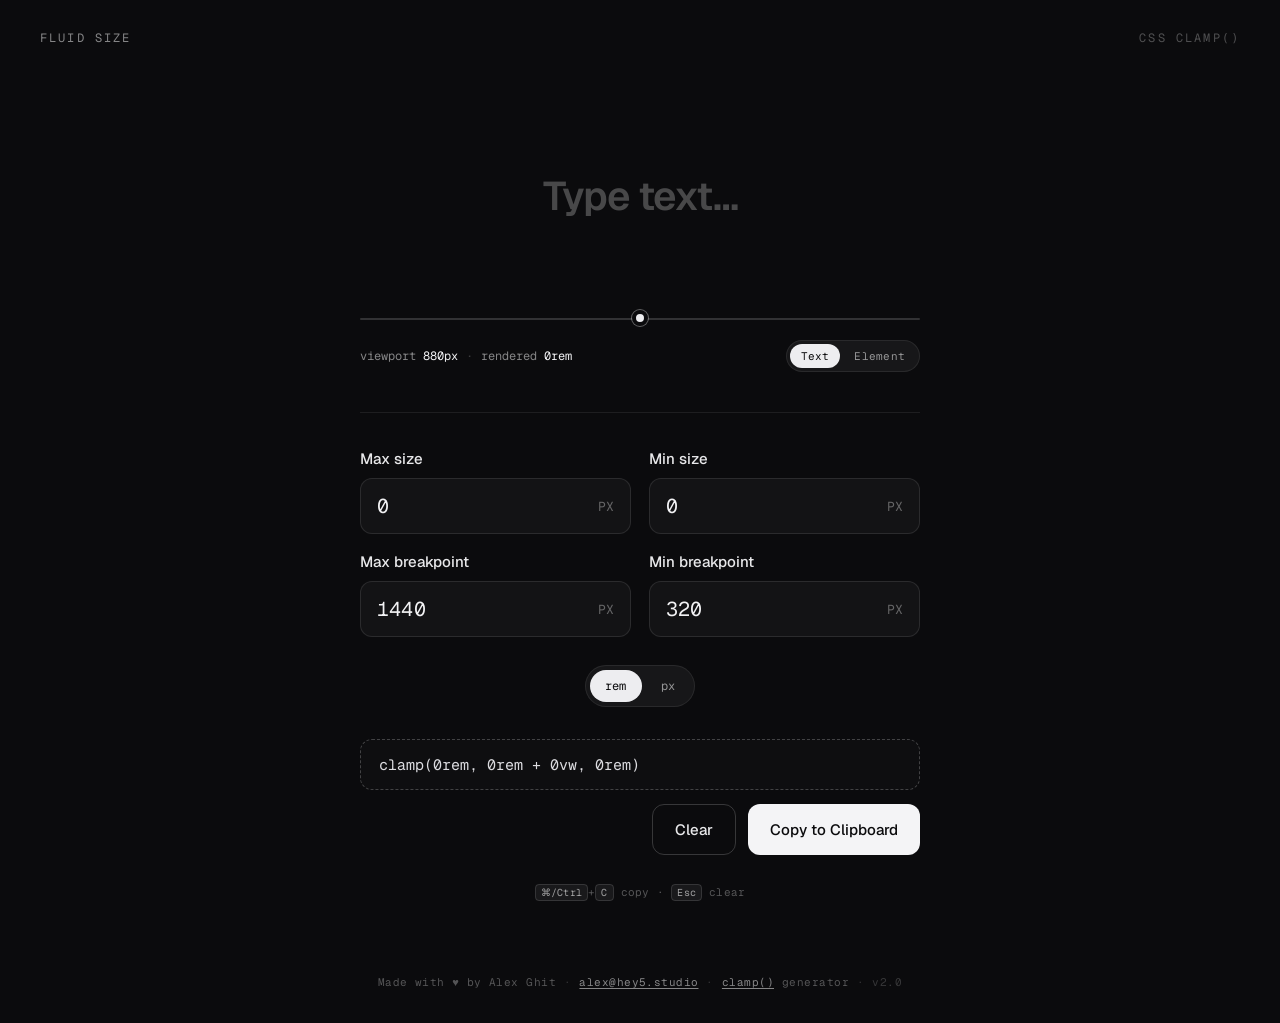
==== index.html @ 300ad8bf "Add files via upload" ====
<!DOCTYPE html>
<html lang="en">
<head>
  <meta charset="utf-8">
  <meta name="viewport" content="width=device-width, initial-scale=1">
  <title>Fluid Size — CSS clamp() generator</title>
  <meta name="description" content="Generate fluid CSS clamp() values that scale any length between two viewports.">

  <meta property="og:title" content="Fluid Size — CSS clamp() generator">
  <meta property="og:description" content="Generate fluid CSS clamp() values that scale any length between two viewports.">
  <meta property="og:type" content="website">
  <meta name="twitter:card" content="summary">
  <meta name="theme-color" content="#0b0b0d">

  <link rel="icon" type="image/svg+xml" href="favicon.svg">
  <link rel="apple-touch-icon" href="apple-touch-icon.png">
  <link rel="manifest" href="site.webmanifest">

  <link rel="preconnect" href="https://fonts.googleapis.com">
  <link rel="preconnect" href="https://fonts.gstatic.com" crossorigin>
  <link href="https://fonts.googleapis.com/css2?family=Geist:wght@400;500;600&family=Geist+Mono:wght@400;500&display=swap" rel="stylesheet">

  <link rel="stylesheet" href="style.css">
</head>
<body>
  <div class="app">

    <header class="topbar">
      <button class="wordmark" id="wordmark" type="button">Fluid Size</button>
      <span class="topbar-tag">css clamp()</span>
    </header>

    <main class="stage">
      <div class="panel">

        <div class="preview-stage">
          <span class="preview-text" id="previewText" contenteditable="true" spellcheck="false" role="textbox" aria-label="Preview text — click to edit" data-placeholder="Type text…"></span>
          <div class="preview-element" id="previewElement" hidden></div>
        </div>

        <div class="slider-block">
          <input type="range" class="range" id="viewportSlider" min="320" max="1440" step="1" value="880" aria-label="Preview viewport width">
          <div class="slider-labels">
            <span class="slider-meta">
              <span>viewport <span class="val" id="viewportLabel">880px</span></span>
              <span class="slider-sep">·</span>
              <span>rendered <span class="val" id="renderedLabel">—</span></span>
            </span>
            <div class="segmented segmented--sm" role="group" aria-label="Preview mode">
              <button type="button" class="seg" data-mode="text" aria-pressed="true">Text</button>
              <button type="button" class="seg" data-mode="element" aria-pressed="false">Element</button>
            </div>
          </div>
        </div>

        <div class="divider"></div>

        <div class="field-grid">
          <label class="field">
            <span class="field-label">Max size</span>
            <span class="field-input">
              <input class="num" type="text" id="maxSize" value="0" placeholder="0" inputmode="text" autocomplete="off" autocapitalize="off" spellcheck="false">
              <span class="unit">PX</span>
            </span>
          </label>
          <label class="field">
            <span class="field-label">Min size</span>
            <span class="field-input">
              <input class="num" type="text" id="minSize" value="0" placeholder="0" inputmode="text" autocomplete="off" autocapitalize="off" spellcheck="false">
              <span class="unit">PX</span>
            </span>
          </label>
        </div>

        <div class="field-grid field-grid--gap">
          <label class="field">
            <span class="field-label">Max breakpoint</span>
            <span class="field-input">
              <input class="num" type="text" id="maxBp" value="1440" placeholder="0" inputmode="text" autocomplete="off" autocapitalize="off" spellcheck="false">
              <span class="unit">PX</span>
            </span>
          </label>
          <label class="field">
            <span class="field-label">Min breakpoint</span>
            <span class="field-input">
              <input class="num" type="text" id="minBp" value="320" placeholder="0" inputmode="text" autocomplete="off" autocapitalize="off" spellcheck="false">
              <span class="unit">PX</span>
            </span>
          </label>
        </div>

        <div class="unit-toggle">
          <div class="segmented" role="group" aria-label="Output unit">
            <button type="button" class="seg" data-unit="rem" aria-pressed="true">rem</button>
            <button type="button" class="seg" data-unit="px" aria-pressed="false">px</button>
          </div>
        </div>

        <p class="warn" id="warn" role="alert" hidden></p>

        <div class="output-row">
          <code class="output" id="output">clamp(...)</code>
          <div class="output-btns">
            <button type="button" class="clear-btn" id="clearBtn">Clear</button>
            <button type="button" class="copy-btn" id="copyBtn">Copy to Clipboard</button>
          </div>
          <p class="hint"><kbd>⌘/Ctrl</kbd>+<kbd>C</kbd> copy · <kbd>Esc</kbd> clear</p>
        </div>

      </div>
    </main>

    <footer class="footer">
      <span>Made with <span class="footer-heart">♥</span> by Alex Ghit</span>
      <span class="dot">·</span>
      <a class="footer-link" href="mailto:alex@hey5.studio">alex@hey5.studio</a>
      <span class="dot">·</span>
      <a class="footer-link" href="https://developer.mozilla.org/en-US/docs/Web/CSS/clamp" target="_blank" rel="noopener">clamp()</a>
      <span>generator</span>
      <span class="dot">·</span>
      <span class="footer-ver">v2.0</span>
    </footer>

  </div>

  <script src="script.js"></script>
</body>
</html>
---- style.css ----
/* Tokens */
:root {
  --bg: #0b0b0d;
  --fg: #f2f2f4;
  --fg-strong: #f4f4f6;
  --field-bg: #131315;
  --output-bg: #0e0e10;
  --mono: 'Geist Mono', ui-monospace, monospace;
  --sans: 'Geist', -apple-system, BlinkMacSystemFont, sans-serif;
}

*, *::before, *::after { margin: 0; padding: 0; box-sizing: border-box; }
html, body { height: 100%; }
body {
  background: var(--bg);
  color: var(--fg);
  font-family: var(--sans);
  -webkit-tap-highlight-color: transparent;
}
::selection { background: rgba(255,255,255,.18); }

.app {
  min-height: 100vh;
  width: 100%;
  display: flex;
  flex-direction: column;
}

/* Top bar */
.topbar {
  display: flex;
  justify-content: space-between;
  align-items: center;
  padding: 30px 40px;
  font-family: var(--mono);
  font-size: 12px;
  letter-spacing: .18em;
  text-transform: uppercase;
  color: rgba(255,255,255,.5);
}
.wordmark {
  background: none;
  border: none;
  cursor: pointer;
  font: inherit;
  letter-spacing: inherit;
  text-transform: inherit;
  color: rgba(255,255,255,.5);
  padding: 0;
  transition: color 200ms;
}
.wordmark:hover { color: rgba(255,255,255,.85); }
.topbar-tag { color: rgba(255,255,255,.28); }

/* Stage */
.stage {
  flex: 1;
  display: flex;
  flex-direction: column;
  align-items: center;
  padding: 12px 24px 48px;
}
.panel {
  width: 100%;
  max-width: 560px;
  display: flex;
  flex-direction: column;
}

/* Preview */
.segmented {
  display: flex;
  gap: 4px;
  background: rgba(255,255,255,.05);
  border: 1px solid rgba(255,255,255,.08);
  border-radius: 999px;
  padding: 4px;
}
.seg {
  cursor: pointer;
  font-family: var(--mono);
  font-size: 12px;
  letter-spacing: .02em;
  white-space: nowrap;
  border: none;
  border-radius: 999px;
  padding: 8px 15px;
  background: transparent;
  color: rgba(255,255,255,.55);
  transition: background 200ms, color 200ms;
}
.seg[aria-pressed="true"] {
  background: #ededf0;
  color: var(--bg);
}

.segmented--sm { padding: 3px; gap: 3px; }
.segmented--sm .seg { font-size: 11px; padding: 5px 11px; }

.preview-stage {
  height: 190px;
  margin-top: 8px;
  display: flex;
  align-items: center;
  justify-content: center;
  overflow: hidden;
  position: relative;
}
.preview-stage.is-capped::after {
  content: "preview scaled to fit";
  position: absolute;
  bottom: 6px;
  right: 8px;
  font-family: var(--mono);
  font-size: 10px;
  letter-spacing: .04em;
  color: rgba(255,255,255,.3);
  pointer-events: none;
}
.preview-text {
  font-weight: 600;
  color: var(--fg-strong);
  line-height: .95;
  letter-spacing: -0.02em;
  font-size: 56px;
  outline: none;
  cursor: text;
  caret-color: rgba(255,255,255,.6);
  border-radius: 10px;
  padding: 0 6px;
  max-width: 100%;
  white-space: nowrap;
  text-align: center;
  transition: box-shadow 160ms;
}
.preview-text:focus { box-shadow: none; }
.preview-text.is-placeholder-size { color: rgba(255,255,255,.3); }
.preview-element.is-placeholder-size { opacity: .3; }
.preview-text:empty::before {
  content: attr(data-placeholder);
  color: rgba(255,255,255,.25);
  font-size: 40px;
}
.preview-element {
  background: #e9e9ec;
  border-radius: 22%;
  width: 56px;
  height: 56px;
}

/* Slider */
.slider-block {
  margin-top: 24px;
  display: flex;
  flex-direction: column;
  gap: 12px;
}
.range {
  -webkit-appearance: none;
  appearance: none;
  background: transparent;
  cursor: pointer;
  height: 18px;
  width: 100%;
}
.range::-webkit-slider-runnable-track {
  height: 2px; border-radius: 999px; background: rgba(255,255,255,.16);
}
.range::-webkit-slider-thumb {
  -webkit-appearance: none; appearance: none; margin-top: -8px;
  width: 16px; height: 16px; border-radius: 50%;
  background: #ededf0; border: 4px solid var(--bg);
  box-shadow: 0 0 0 1px rgba(255,255,255,.35);
}
.range::-moz-range-track {
  height: 2px; border-radius: 999px; background: rgba(255,255,255,.16);
}
.range::-moz-range-thumb {
  width: 12px; height: 12px; border: 4px solid var(--bg);
  border-radius: 50%; background: #ededf0;
  box-shadow: 0 0 0 1px rgba(255,255,255,.35);
}
.range:focus-visible { outline: none; }
.range:focus-visible::-webkit-slider-thumb { box-shadow: 0 0 0 2px rgba(255,255,255,.7); }
.range:focus-visible::-moz-range-thumb { box-shadow: 0 0 0 2px rgba(255,255,255,.7); }

.slider-labels {
  display: flex;
  align-items: center;
  justify-content: space-between;
  gap: 12px;
  flex-wrap: wrap;
  font-family: var(--mono);
  font-size: 12px;
  color: rgba(255,255,255,.5);
}
.slider-meta { display: flex; align-items: center; gap: 8px; }
.slider-sep { opacity: .4; }
.slider-labels .val { color: var(--fg); }

.divider {
  height: 1px;
  background: rgba(255,255,255,.08);
  margin: 40px 0 36px;
}

/* Fields */
.field-grid {
  display: grid;
  grid-template-columns: 1fr 1fr;
  gap: 18px;
}
.field-grid--gap { margin-top: 18px; }
.field {
  display: flex;
  flex-direction: column;
  gap: 10px;
}
.field-label {
  font-size: 15px;
  font-weight: 500;
  color: #e8e8ea;
}
.field-input {
  display: flex;
  align-items: center;
  gap: 10px;
  background: var(--field-bg);
  border: 1px solid rgba(255,255,255,.1);
  border-radius: 12px;
  padding: 14px 16px;
  transition: border-color 160ms;
}
.field-input:focus-within { border-color: rgba(255,255,255,.28); }
.num {
  -moz-appearance: textfield;
  appearance: textfield;
  background: transparent;
  border: none;
  outline: none;
  width: 100%;
  color: var(--fg);
  font-family: var(--mono);
  font-size: 20px;
  letter-spacing: .01em;
}
.num::placeholder { color: rgba(255,255,255,.25); }
.num::-webkit-outer-spin-button,
.num::-webkit-inner-spin-button { -webkit-appearance: none; margin: 0; }
.unit {
  font-family: var(--mono);
  font-size: 13px;
  color: rgba(255,255,255,.35);
}

/* Unit toggle */
.unit-toggle {
  display: flex;
  justify-content: center;
  margin-top: 28px;
}

/* Output */
.warn {
  margin-top: 20px;
  font-family: var(--mono);
  font-size: 12px;
  color: #ffb4a2;
  background: rgba(255,120,90,.08);
  border: 1px solid rgba(255,120,90,.25);
  border-radius: 10px;
  padding: 10px 14px;
}
.warn[hidden] { display: none; }

.output-row {
  margin-top: 32px;
  display: flex;
  flex-direction: column;
  gap: 14px;
}
.output-btns {
  display: flex;
  gap: 12px;
  justify-content: flex-end;
}
.clear-btn {
  cursor: pointer;
  font-family: var(--sans);
  font-size: 15px;
  font-weight: 500;
  border: 1px solid rgba(255,255,255,.18);
  border-radius: 12px;
  padding: 15px 22px;
  white-space: nowrap;
  background: transparent;
  color: #e8e8ea;
  transition: border-color 140ms;
}
.clear-btn:hover { border-color: rgba(255,255,255,.4); }
.hint {
  margin-top: 16px;
  font-family: var(--mono);
  font-size: 11px;
  color: rgba(255,255,255,.3);
  text-align: center;
  letter-spacing: .02em;
}
.hint kbd {
  font-family: var(--mono);
  font-size: 10px;
  color: rgba(255,255,255,.6);
  background: rgba(255,255,255,.06);
  border: 1px solid rgba(255,255,255,.12);
  border-radius: 4px;
  padding: 1px 5px;
}
.warn a {
  color: inherit;
  text-decoration: underline;
}
.warn--soft {
  color: #ffd9a0;
  background: rgba(255,190,90,.08);
  border-color: rgba(255,190,90,.25);
  display: flex;
  align-items: flex-start;
  gap: 10px;
  line-height: 1.5;
}
.warn-text { flex: 1; }
.warn--soft a { text-decoration: underline; }
.warn-dismiss {
  flex-shrink: 0;
  cursor: pointer;
  background: none;
  border: none;
  color: inherit;
  opacity: .55;
  font-size: 13px;
  line-height: 1.5;
  padding: 2px 4px;
}
.warn-dismiss:hover { opacity: 1; }
.output {
  width: 100%;
  background: var(--output-bg);
  border: 1px dashed rgba(255,255,255,.22);
  border-radius: 12px;
  padding: 15px 18px;
  font-family: var(--mono);
  font-size: 15px;
  color: #dcdce0;
  overflow-x: auto;
  white-space: nowrap;
}
.copy-btn {
  cursor: pointer;
  font-family: var(--sans);
  font-size: 15px;
  font-weight: 500;
  border: none;
  border-radius: 12px;
  padding: 15px 22px;
  white-space: nowrap;
  background: var(--fg-strong);
  color: var(--bg);
  box-shadow: none;
  transition: opacity 180ms, background 140ms, color 140ms, box-shadow 140ms;
}
.copy-btn.copied {
  background: transparent;
  color: #e8e8ea;
  box-shadow: inset 0 0 0 1px rgba(255,255,255,.3);
}

/* Footer */
.footer {
  flex-shrink: 0;
  display: flex;
  flex-wrap: wrap;
  justify-content: center;
  align-items: center;
  gap: 8px;
  padding: 28px 24px 34px;
  font-family: var(--mono);
  font-size: 11px;
  letter-spacing: .04em;
  color: rgba(255,255,255,.3);
  text-align: center;
}
.footer-accent { color: rgba(255,255,255,.5); }
.footer .dot { opacity: .5; }
.footer-link {
  color: rgba(255,255,255,.5);
  text-decoration: underline;
  text-underline-offset: 2px;
  transition: color 140ms;
}
.footer-link:hover { color: rgba(255,255,255,.8); }
.footer-heart { color: inherit; }
.footer-ver { opacity: .6; }

@media (max-width: 480px) {
  .topbar { padding: 22px 20px; }
  .stage { padding: 8px 18px 40px; }
  .field-grid { gap: 14px; }
  .field-label { font-size: 14px; }
  .output-btns { justify-content: stretch; }
  .output-btns .clear-btn,
  .output-btns .copy-btn { flex: 1; padding: 14px 16px; }
  .footer { font-size: 10px; padding: 24px 18px 30px; }
}

@media (prefers-reduced-motion: reduce) {
  * { transition: none !important; }
}
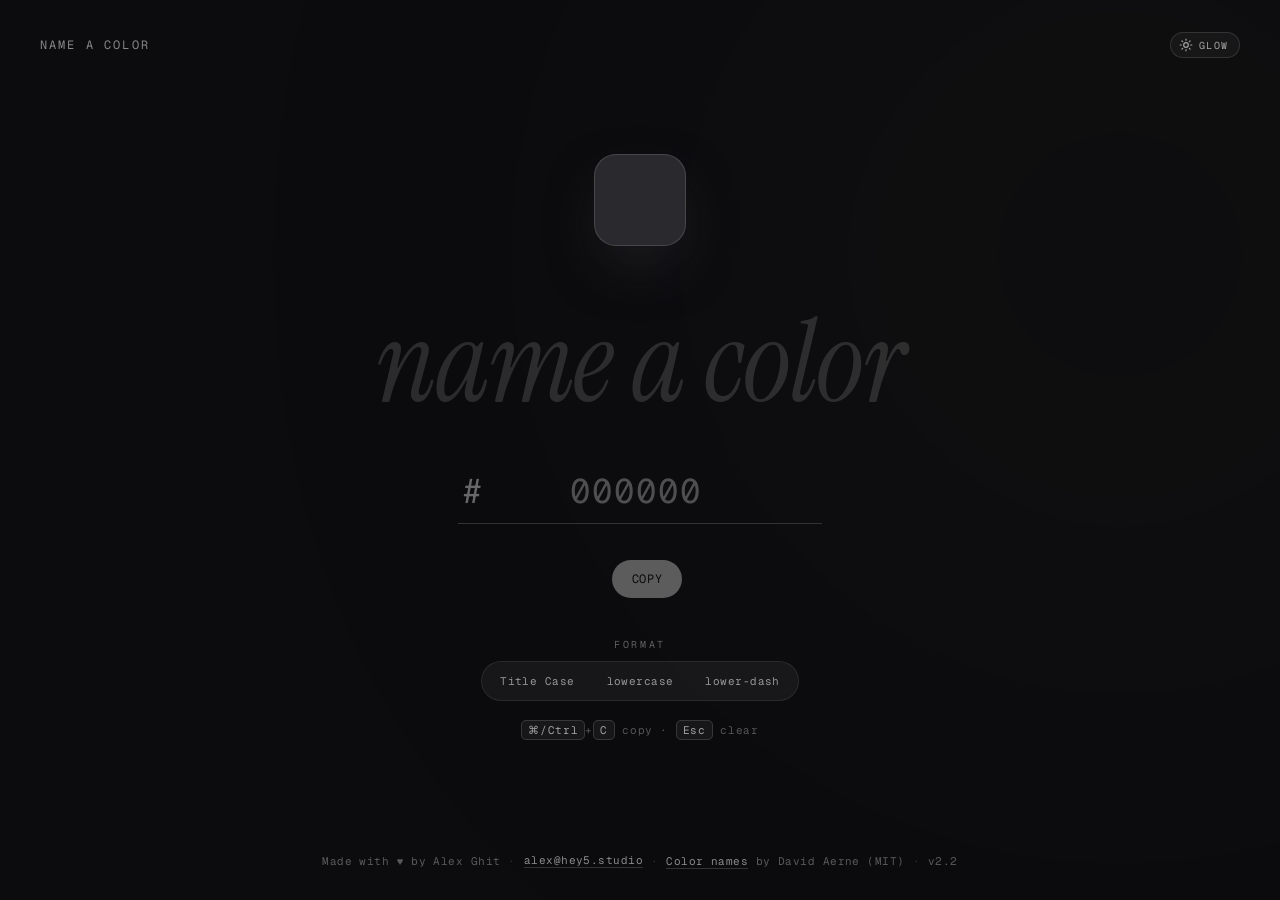
==== commit 032df3b9: "Add files via upload" ====
--- a/index.html
+++ b/index.html
@@ -1,128 +1,111 @@
 <!DOCTYPE html>
 <html lang="en">
 <head>
-  <meta charset="utf-8">
-  <meta name="viewport" content="width=device-width, initial-scale=1">
-  <title>Fluid Size — CSS clamp() generator</title>
-  <meta name="description" content="Generate fluid CSS clamp() values that scale any length between two viewports.">
+<meta charset="utf-8">
+<meta name="viewport" content="width=device-width, initial-scale=1">
+<title>Name a Color</title>
+<meta name="description" content="Enter a hex code and get a color name.">
+<meta name="theme-color" content="#0c0c0e">
 
-  <meta property="og:title" content="Fluid Size — CSS clamp() generator">
-  <meta property="og:description" content="Generate fluid CSS clamp() values that scale any length between two viewports.">
-  <meta property="og:type" content="website">
-  <meta name="twitter:card" content="summary">
-  <meta name="theme-color" content="#0b0b0d">
+<link rel="icon" href="/favicon.ico" sizes="any">
+<link rel="icon" href="/favicon.svg" type="image/svg+xml">
+<link rel="apple-touch-icon" href="/apple-touch-icon.png">
+<link rel="manifest" href="/site.webmanifest">
+<meta name="apple-mobile-web-app-title" content="Name a Color">
 
-  <link rel="icon" type="image/svg+xml" href="favicon.svg">
-  <link rel="apple-touch-icon" href="apple-touch-icon.png">
-  <link rel="manifest" href="site.webmanifest">
+<meta property="og:type" content="website">
+<meta property="og:title" content="Name a Color">
+<meta property="og:description" content="Enter a hex code and get a color name.">
+<meta name="twitter:card" content="summary">
 
-  <link rel="preconnect" href="https://fonts.googleapis.com">
-  <link rel="preconnect" href="https://fonts.gstatic.com" crossorigin>
-  <link href="https://fonts.googleapis.com/css2?family=Geist:wght@400;500;600&family=Geist+Mono:wght@400;500&display=swap" rel="stylesheet">
+<link rel="preconnect" href="https://fonts.googleapis.com">
+<link rel="preconnect" href="https://fonts.gstatic.com" crossorigin>
+<link href="https://fonts.googleapis.com/css2?family=Geist:wght@400;500&family=Geist+Mono:wght@400;500&family=Instrument+Serif&display=swap" rel="stylesheet">
+<link rel="stylesheet" href="style.css">
+</head>
+<body class="is-empty">
 
-  <link rel="stylesheet" href="style.css">
-</head>
-<body>
-  <div class="app">
+<div class="glow" id="glow"></div>
 
-    <header class="topbar">
-      <button class="wordmark" id="wordmark" type="button">Fluid Size</button>
-      <span class="topbar-tag">css clamp()</span>
-    </header>
+<header class="topbar">
+  <button id="home" class="wordmark" type="button">Name a Color</button>
+  <div class="topbar-right">
+    <button id="glowToggle" class="glowtoggle" type="button" aria-pressed="true" aria-label="Toggle background glow" title="Toggle glow">
+      <svg class="glow-on" viewBox="0 0 24 24" fill="none" stroke="currentColor" stroke-width="2" stroke-linecap="round" stroke-linejoin="round" aria-hidden="true">
+        <circle cx="12" cy="12" r="4"></circle>
+        <path d="M12 2v2M12 20v2M4.9 4.9l1.4 1.4M17.7 17.7l1.4 1.4M2 12h2M20 12h2M4.9 19.1l1.4-1.4M17.7 6.3l1.4-1.4"></path>
+      </svg>
+      <svg class="glow-off" viewBox="0 0 24 24" fill="none" stroke="currentColor" stroke-width="2" stroke-linecap="round" stroke-linejoin="round" aria-hidden="true">
+        <circle cx="12" cy="12" r="4"></circle>
+        <path d="M12 2v2M2 12h2M20 12h2M12 20v2"></path>
+        <line x1="3" y1="3" x2="21" y2="21"></line>
+      </svg>
+      <span class="glowtoggle-label">Glow</span>
+    </button>
+  </div>
+</header>
 
-    <main class="stage">
-      <div class="panel">
+<main class="stage">
 
-        <div class="preview-stage">
-          <span class="preview-text" id="previewText" contenteditable="true" spellcheck="false" role="textbox" aria-label="Preview text — click to edit" data-placeholder="Type text…"></span>
-          <div class="preview-element" id="previewElement" hidden></div>
-        </div>
+  <div class="swatch" id="swatch"></div>
 
-        <div class="slider-block">
-          <input type="range" class="range" id="viewportSlider" min="320" max="1440" step="1" value="880" aria-label="Preview viewport width">
-          <div class="slider-labels">
-            <span class="slider-meta">
-              <span>viewport <span class="val" id="viewportLabel">880px</span></span>
-              <span class="slider-sep">·</span>
-              <span>rendered <span class="val" id="renderedLabel">—</span></span>
-            </span>
-            <div class="segmented segmented--sm" role="group" aria-label="Preview mode">
-              <button type="button" class="seg" data-mode="text" aria-pressed="true">Text</button>
-              <button type="button" class="seg" data-mode="element" aria-pressed="false">Element</button>
-            </div>
-          </div>
-        </div>
+  <div class="family" id="family"></div>
 
-        <div class="divider"></div>
+  <h1 class="name" id="name" aria-live="polite">name a color</h1>
 
-        <div class="field-grid">
-          <label class="field">
-            <span class="field-label">Max size</span>
-            <span class="field-input">
-              <input class="num" type="text" id="maxSize" value="0" placeholder="0" inputmode="text" autocomplete="off" autocapitalize="off" spellcheck="false">
-              <span class="unit">PX</span>
-            </span>
-          </label>
-          <label class="field">
-            <span class="field-label">Min size</span>
-            <span class="field-input">
-              <input class="num" type="text" id="minSize" value="0" placeholder="0" inputmode="text" autocomplete="off" autocapitalize="off" spellcheck="false">
-              <span class="unit">PX</span>
-            </span>
-          </label>
-        </div>
-
-        <div class="field-grid field-grid--gap">
-          <label class="field">
-            <span class="field-label">Max breakpoint</span>
-            <span class="field-input">
-              <input class="num" type="text" id="maxBp" value="1440" placeholder="0" inputmode="text" autocomplete="off" autocapitalize="off" spellcheck="false">
-              <span class="unit">PX</span>
-            </span>
-          </label>
-          <label class="field">
-            <span class="field-label">Min breakpoint</span>
-            <span class="field-input">
-              <input class="num" type="text" id="minBp" value="320" placeholder="0" inputmode="text" autocomplete="off" autocapitalize="off" spellcheck="false">
-              <span class="unit">PX</span>
-            </span>
-          </label>
-        </div>
-
-        <div class="unit-toggle">
-          <div class="segmented" role="group" aria-label="Output unit">
-            <button type="button" class="seg" data-unit="rem" aria-pressed="true">rem</button>
-            <button type="button" class="seg" data-unit="px" aria-pressed="false">px</button>
-          </div>
-        </div>
-
-        <p class="warn" id="warn" role="alert" hidden></p>
-
-        <div class="output-row">
-          <code class="output" id="output">clamp(...)</code>
-          <div class="output-btns">
-            <button type="button" class="clear-btn" id="clearBtn">Clear</button>
-            <button type="button" class="copy-btn" id="copyBtn">Copy to Clipboard</button>
-          </div>
-          <p class="hint"><kbd>⌘/Ctrl</kbd>+<kbd>C</kbd> copy · <kbd>Esc</kbd> clear</p>
-        </div>
-
-      </div>
-    </main>
-
-    <footer class="footer">
-      <span>Made with <span class="footer-heart">♥</span> by Alex Ghit</span>
-      <span class="dot">·</span>
-      <a class="footer-link" href="mailto:alex@hey5.studio">alex@hey5.studio</a>
-      <span class="dot">·</span>
-      <a class="footer-link" href="https://developer.mozilla.org/en-US/docs/Web/CSS/clamp" target="_blank" rel="noopener">clamp()</a>
-      <span>generator</span>
-      <span class="dot">·</span>
-      <span class="footer-ver">v2.0</span>
-    </footer>
-
+  <div class="hexwrap">
+    <span class="hash">#</span>
+    <span id="hex" class="hexfield"
+          contenteditable="plaintext-only"
+          role="textbox"
+          aria-label="Hex code"
+          spellcheck="false"
+          autocorrect="off"
+          autocapitalize="off"
+          data-placeholder="000000"></span>
+    <button id="clear" class="clear" type="button" aria-label="Clear" title="Esc to clear">
+      <svg viewBox="0 0 24 24" fill="none" stroke="currentColor" stroke-width="2"
+           stroke-linecap="round" aria-hidden="true">
+        <line x1="6" y1="6" x2="18" y2="18"></line>
+        <line x1="18" y1="6" x2="6" y2="18"></line>
+      </svg>
+    </button>
   </div>
 
-  <script src="script.js"></script>
+  <div class="meta">
+    <div class="pills">
+      <span class="pill" id="rgb"></span>
+      <span class="pill" id="hsl"></span>
+    </div>
+    <button class="copy" id="copy" type="button">Copy</button>
+  </div>
+
+  <div class="settings">
+    <div class="group">
+      <div class="grouplabel">Format</div>
+      <div class="segs" id="fmt">
+        <button data-v="title" type="button">Title Case</button>
+        <button data-v="lower" type="button">lowercase</button>
+        <button data-v="dash" type="button">lower-dash</button>
+      </div>
+    </div>
+  </div>
+
+  <div class="hint"><kbd>⌘/Ctrl</kbd>+<kbd>C</kbd> copy · <kbd>Esc</kbd> clear</div>
+
+</main>
+
+<footer class="footer">
+  <span>Made with ♥ by Alex Ghit</span>
+  <span class="dot">·</span>
+  <a href="mailto:alex@hey5.studio">alex@hey5.studio</a>
+  <span class="dot">·</span>
+  <span><a href="https://github.com/meodai/color-names" target="_blank" rel="noopener noreferrer">Color names</a> by David Aerne (MIT)</span>
+  <span class="dot">·</span>
+  <span>v2.2</span>
+</footer>
+
+<script src="colors.js"></script>
+<script src="script.js"></script>
 </body>
 </html>
--- a/style.css
+++ b/style.css
@@ -1,417 +1,434 @@
-/* Tokens */
-:root {
-  --bg: #0b0b0d;
-  --fg: #f2f2f4;
-  --fg-strong: #f4f4f6;
-  --field-bg: #131315;
-  --output-bg: #0e0e10;
-  --mono: 'Geist Mono', ui-monospace, monospace;
-  --sans: 'Geist', -apple-system, BlinkMacSystemFont, sans-serif;
-}
-
-*, *::before, *::after { margin: 0; padding: 0; box-sizing: border-box; }
-html, body { height: 100%; }
-body {
-  background: var(--bg);
-  color: var(--fg);
-  font-family: var(--sans);
-  -webkit-tap-highlight-color: transparent;
-}
-::selection { background: rgba(255,255,255,.18); }
-
-.app {
-  min-height: 100vh;
-  width: 100%;
-  display: flex;
-  flex-direction: column;
-}
-
-/* Top bar */
-.topbar {
-  display: flex;
-  justify-content: space-between;
-  align-items: center;
-  padding: 30px 40px;
-  font-family: var(--mono);
-  font-size: 12px;
-  letter-spacing: .18em;
-  text-transform: uppercase;
-  color: rgba(255,255,255,.5);
-}
-.wordmark {
-  background: none;
-  border: none;
-  cursor: pointer;
-  font: inherit;
-  letter-spacing: inherit;
-  text-transform: inherit;
-  color: rgba(255,255,255,.5);
-  padding: 0;
-  transition: color 200ms;
-}
-.wordmark:hover { color: rgba(255,255,255,.85); }
-.topbar-tag { color: rgba(255,255,255,.28); }
-
-/* Stage */
-.stage {
-  flex: 1;
-  display: flex;
-  flex-direction: column;
-  align-items: center;
-  padding: 12px 24px 48px;
-}
-.panel {
-  width: 100%;
-  max-width: 560px;
-  display: flex;
-  flex-direction: column;
-}
-
-/* Preview */
-.segmented {
-  display: flex;
-  gap: 4px;
-  background: rgba(255,255,255,.05);
-  border: 1px solid rgba(255,255,255,.08);
-  border-radius: 999px;
-  padding: 4px;
-}
-.seg {
-  cursor: pointer;
-  font-family: var(--mono);
-  font-size: 12px;
-  letter-spacing: .02em;
-  white-space: nowrap;
-  border: none;
-  border-radius: 999px;
-  padding: 8px 15px;
-  background: transparent;
-  color: rgba(255,255,255,.55);
-  transition: background 200ms, color 200ms;
-}
-.seg[aria-pressed="true"] {
-  background: #ededf0;
-  color: var(--bg);
-}
-
-.segmented--sm { padding: 3px; gap: 3px; }
-.segmented--sm .seg { font-size: 11px; padding: 5px 11px; }
-
-.preview-stage {
-  height: 190px;
-  margin-top: 8px;
-  display: flex;
-  align-items: center;
-  justify-content: center;
-  overflow: hidden;
-  position: relative;
-}
-.preview-stage.is-capped::after {
-  content: "preview scaled to fit";
-  position: absolute;
-  bottom: 6px;
-  right: 8px;
-  font-family: var(--mono);
-  font-size: 10px;
-  letter-spacing: .04em;
-  color: rgba(255,255,255,.3);
-  pointer-events: none;
-}
-.preview-text {
-  font-weight: 600;
-  color: var(--fg-strong);
-  line-height: .95;
-  letter-spacing: -0.02em;
-  font-size: 56px;
-  outline: none;
-  cursor: text;
-  caret-color: rgba(255,255,255,.6);
-  border-radius: 10px;
-  padding: 0 6px;
-  max-width: 100%;
-  white-space: nowrap;
-  text-align: center;
-  transition: box-shadow 160ms;
-}
-.preview-text:focus { box-shadow: none; }
-.preview-text.is-placeholder-size { color: rgba(255,255,255,.3); }
-.preview-element.is-placeholder-size { opacity: .3; }
-.preview-text:empty::before {
-  content: attr(data-placeholder);
-  color: rgba(255,255,255,.25);
-  font-size: 40px;
-}
-.preview-element {
-  background: #e9e9ec;
-  border-radius: 22%;
-  width: 56px;
-  height: 56px;
-}
-
-/* Slider */
-.slider-block {
-  margin-top: 24px;
-  display: flex;
-  flex-direction: column;
-  gap: 12px;
-}
-.range {
-  -webkit-appearance: none;
-  appearance: none;
-  background: transparent;
-  cursor: pointer;
-  height: 18px;
-  width: 100%;
-}
-.range::-webkit-slider-runnable-track {
-  height: 2px; border-radius: 999px; background: rgba(255,255,255,.16);
-}
-.range::-webkit-slider-thumb {
-  -webkit-appearance: none; appearance: none; margin-top: -8px;
-  width: 16px; height: 16px; border-radius: 50%;
-  background: #ededf0; border: 4px solid var(--bg);
-  box-shadow: 0 0 0 1px rgba(255,255,255,.35);
-}
-.range::-moz-range-track {
-  height: 2px; border-radius: 999px; background: rgba(255,255,255,.16);
-}
-.range::-moz-range-thumb {
-  width: 12px; height: 12px; border: 4px solid var(--bg);
-  border-radius: 50%; background: #ededf0;
-  box-shadow: 0 0 0 1px rgba(255,255,255,.35);
-}
-.range:focus-visible { outline: none; }
-.range:focus-visible::-webkit-slider-thumb { box-shadow: 0 0 0 2px rgba(255,255,255,.7); }
-.range:focus-visible::-moz-range-thumb { box-shadow: 0 0 0 2px rgba(255,255,255,.7); }
-
-.slider-labels {
-  display: flex;
-  align-items: center;
-  justify-content: space-between;
-  gap: 12px;
-  flex-wrap: wrap;
-  font-family: var(--mono);
-  font-size: 12px;
-  color: rgba(255,255,255,.5);
-}
-.slider-meta { display: flex; align-items: center; gap: 8px; }
-.slider-sep { opacity: .4; }
-.slider-labels .val { color: var(--fg); }
-
-.divider {
-  height: 1px;
-  background: rgba(255,255,255,.08);
-  margin: 40px 0 36px;
-}
-
-/* Fields */
-.field-grid {
-  display: grid;
-  grid-template-columns: 1fr 1fr;
-  gap: 18px;
-}
-.field-grid--gap { margin-top: 18px; }
-.field {
-  display: flex;
-  flex-direction: column;
-  gap: 10px;
-}
-.field-label {
-  font-size: 15px;
-  font-weight: 500;
-  color: #e8e8ea;
-}
-.field-input {
-  display: flex;
-  align-items: center;
-  gap: 10px;
-  background: var(--field-bg);
-  border: 1px solid rgba(255,255,255,.1);
-  border-radius: 12px;
-  padding: 14px 16px;
-  transition: border-color 160ms;
-}
-.field-input:focus-within { border-color: rgba(255,255,255,.28); }
-.num {
-  -moz-appearance: textfield;
-  appearance: textfield;
-  background: transparent;
-  border: none;
-  outline: none;
-  width: 100%;
-  color: var(--fg);
-  font-family: var(--mono);
-  font-size: 20px;
-  letter-spacing: .01em;
-}
-.num::placeholder { color: rgba(255,255,255,.25); }
-.num::-webkit-outer-spin-button,
-.num::-webkit-inner-spin-button { -webkit-appearance: none; margin: 0; }
-.unit {
-  font-family: var(--mono);
-  font-size: 13px;
-  color: rgba(255,255,255,.35);
-}
-
-/* Unit toggle */
-.unit-toggle {
-  display: flex;
-  justify-content: center;
-  margin-top: 28px;
-}
-
-/* Output */
-.warn {
-  margin-top: 20px;
-  font-family: var(--mono);
-  font-size: 12px;
-  color: #ffb4a2;
-  background: rgba(255,120,90,.08);
-  border: 1px solid rgba(255,120,90,.25);
-  border-radius: 10px;
-  padding: 10px 14px;
-}
-.warn[hidden] { display: none; }
-
-.output-row {
-  margin-top: 32px;
-  display: flex;
-  flex-direction: column;
-  gap: 14px;
-}
-.output-btns {
-  display: flex;
-  gap: 12px;
-  justify-content: flex-end;
-}
-.clear-btn {
-  cursor: pointer;
-  font-family: var(--sans);
-  font-size: 15px;
-  font-weight: 500;
-  border: 1px solid rgba(255,255,255,.18);
-  border-radius: 12px;
-  padding: 15px 22px;
-  white-space: nowrap;
-  background: transparent;
-  color: #e8e8ea;
-  transition: border-color 140ms;
-}
-.clear-btn:hover { border-color: rgba(255,255,255,.4); }
-.hint {
-  margin-top: 16px;
-  font-family: var(--mono);
-  font-size: 11px;
-  color: rgba(255,255,255,.3);
-  text-align: center;
-  letter-spacing: .02em;
-}
-.hint kbd {
-  font-family: var(--mono);
-  font-size: 10px;
-  color: rgba(255,255,255,.6);
-  background: rgba(255,255,255,.06);
-  border: 1px solid rgba(255,255,255,.12);
-  border-radius: 4px;
-  padding: 1px 5px;
-}
-.warn a {
-  color: inherit;
-  text-decoration: underline;
-}
-.warn--soft {
-  color: #ffd9a0;
-  background: rgba(255,190,90,.08);
-  border-color: rgba(255,190,90,.25);
-  display: flex;
-  align-items: flex-start;
-  gap: 10px;
-  line-height: 1.5;
-}
-.warn-text { flex: 1; }
-.warn--soft a { text-decoration: underline; }
-.warn-dismiss {
-  flex-shrink: 0;
-  cursor: pointer;
-  background: none;
-  border: none;
-  color: inherit;
-  opacity: .55;
-  font-size: 13px;
-  line-height: 1.5;
-  padding: 2px 4px;
-}
-.warn-dismiss:hover { opacity: 1; }
-.output {
-  width: 100%;
-  background: var(--output-bg);
-  border: 1px dashed rgba(255,255,255,.22);
-  border-radius: 12px;
-  padding: 15px 18px;
-  font-family: var(--mono);
-  font-size: 15px;
-  color: #dcdce0;
-  overflow-x: auto;
-  white-space: nowrap;
-}
-.copy-btn {
-  cursor: pointer;
-  font-family: var(--sans);
-  font-size: 15px;
-  font-weight: 500;
-  border: none;
-  border-radius: 12px;
-  padding: 15px 22px;
-  white-space: nowrap;
-  background: var(--fg-strong);
-  color: var(--bg);
-  box-shadow: none;
-  transition: opacity 180ms, background 140ms, color 140ms, box-shadow 140ms;
-}
-.copy-btn.copied {
-  background: transparent;
-  color: #e8e8ea;
-  box-shadow: inset 0 0 0 1px rgba(255,255,255,.3);
-}
-
-/* Footer */
-.footer {
-  flex-shrink: 0;
-  display: flex;
-  flex-wrap: wrap;
-  justify-content: center;
-  align-items: center;
-  gap: 8px;
-  padding: 28px 24px 34px;
-  font-family: var(--mono);
-  font-size: 11px;
-  letter-spacing: .04em;
-  color: rgba(255,255,255,.3);
-  text-align: center;
-}
-.footer-accent { color: rgba(255,255,255,.5); }
-.footer .dot { opacity: .5; }
-.footer-link {
-  color: rgba(255,255,255,.5);
-  text-decoration: underline;
-  text-underline-offset: 2px;
-  transition: color 140ms;
-}
-.footer-link:hover { color: rgba(255,255,255,.8); }
-.footer-heart { color: inherit; }
-.footer-ver { opacity: .6; }
-
-@media (max-width: 480px) {
-  .topbar { padding: 22px 20px; }
-  .stage { padding: 8px 18px 40px; }
-  .field-grid { gap: 14px; }
-  .field-label { font-size: 14px; }
-  .output-btns { justify-content: stretch; }
-  .output-btns .clear-btn,
-  .output-btns .copy-btn { flex: 1; padding: 14px 16px; }
-  .footer { font-size: 10px; padding: 24px 18px 30px; }
-}
-
-@media (prefers-reduced-motion: reduce) {
-  * { transition: none !important; }
-}
+*,*::before,*::after{margin:0;padding:0;box-sizing:border-box}
+
+:root{
+  --bg:#2a2a2e;
+  --accent:rgba(255,255,255,0.30);
+  --ink:rgba(255,255,255,0.94);
+  --ease:cubic-bezier(.22,1,.36,1);
+}
+
+html{
+  height:100%;
+  overflow-x:hidden;
+  -webkit-text-size-adjust:100%;
+  text-size-adjust:100%;
+}
+
+body{
+  min-height:100vh;
+  min-height:100svh;
+  width:100%;
+  max-width:100%;
+  background:#0c0c0e;
+  color:var(--ink);
+  font-family:'Geist',-apple-system,BlinkMacSystemFont,sans-serif;
+  display:flex;
+  flex-direction:column;
+  position:relative;
+  overflow-x:clip;
+  -webkit-tap-highlight-color:transparent;
+}
+
+/* text selection colour */
+::selection{
+  background:var(--accent);
+  color:#0c0c0e;
+}
+
+/* buttons: no gesture-disambiguation delay on touch */
+button{
+  touch-action:manipulation;
+  -webkit-tap-highlight-color:transparent;
+}
+
+/* instant press feedback (no transition on the way down) */
+.copy:active,
+.clear:active,
+.segs button:active{
+  transition:none;
+  transform:scale(.94);
+}
+.copy:active{background:rgba(255,255,255,.75)}
+.clear:active{background:rgba(255,255,255,.22)}
+
+/* stop long-press selecting decorative / interactive chrome */
+.topbar,
+.family,
+.name,
+.hash,
+.grouplabel,
+.hint,
+.segs,
+.copy,
+.clear,
+.footer{
+  -webkit-user-select:none;
+  user-select:none;
+}
+
+/* ambient glow */
+.glow{
+  position:absolute;
+  top:-25%;
+  left:50%;
+  width:min(960px, 140vw);
+  aspect-ratio:1;
+  border-radius:50%;
+  background:var(--bg);
+  filter:blur(200px);
+  opacity:.24;
+  transition:background 900ms var(--ease), opacity 900ms var(--ease);
+  animation:glowdrift 14s ease-in-out infinite;
+  will-change:transform;
+  pointer-events:none;
+}
+@keyframes glowdrift{
+  0%{transform:translate(-50%,0) scale(1)}
+  50%{transform:translate(-50%,2%) scale(1.06)}
+  100%{transform:translate(-50%,0) scale(1)}
+}
+@media (prefers-reduced-motion:reduce){
+  .glow{animation:none}
+  *{transition-duration:.01ms !important}
+}
+
+/* hide glow when toggled off */
+body.no-glow .glow{opacity:0 !important}
+
+.topbar-right{
+  display:flex;
+  align-items:center;
+  gap:12px;
+}
+.glowtoggle{
+  display:inline-flex;
+  align-items:center;
+  gap:6px;
+  height:26px;
+  padding:0 10px 0 8px;
+  border:1px solid rgba(255,255,255,.12);
+  border-radius:999px;
+  background:rgba(255,255,255,.04);
+  color:rgba(255,255,255,.6);
+  cursor:pointer;
+  font-family:'Geist Mono',ui-monospace,monospace;
+  font-size:10px;
+  letter-spacing:.16em;
+  text-transform:uppercase;
+  transition:background 200ms, color 200ms, border-color 200ms;
+}
+.glowtoggle svg{width:14px;height:14px;flex:none}
+.glowtoggle .glow-off{display:none}
+.glowtoggle[aria-pressed="false"] .glow-on{display:none}
+.glowtoggle[aria-pressed="false"] .glow-off{display:block}
+.glowtoggle:hover{color:rgba(255,255,255,.92);border-color:rgba(255,255,255,.25)}
+.glowtoggle[aria-pressed="false"]{
+  color:rgba(255,255,255,.4);
+  background:transparent;
+}
+
+/* top bar */
+.topbar{
+  position:relative;
+  display:flex;
+  justify-content:space-between;
+  align-items:center;
+  padding:32px 40px;
+  font-family:'Geist Mono',ui-monospace,monospace;
+  font-size:12px;
+  letter-spacing:.18em;
+  text-transform:uppercase;
+  color:rgba(255,255,255,.5);
+}
+.wordmark{
+  font:inherit;
+  letter-spacing:inherit;
+  text-transform:inherit;
+  color:inherit;
+  background:none;
+  border:none;
+  padding:0;
+  cursor:pointer;
+  transition:color 200ms;
+}
+.wordmark:hover{color:rgba(255,255,255,.85)}
+
+/* center stage */
+.stage{
+  position:relative;
+  flex:1;
+  display:flex;
+  flex-direction:column;
+  align-items:center;
+  justify-content:center;
+  text-align:center;
+  padding:0 24px 24px;
+}
+
+.swatch{
+  width:92px;
+  height:92px;
+  border-radius:22px;
+  background:var(--bg);
+  box-shadow:0 24px 60px -18px var(--bg), inset 0 0 0 1px rgba(255,255,255,.14);
+  transition:background 900ms var(--ease), box-shadow 900ms var(--ease);
+  margin-bottom:30px;
+}
+
+.family{
+  font-family:'Geist Mono',ui-monospace,monospace;
+  font-size:12px;
+  letter-spacing:.28em;
+  text-transform:uppercase;
+  color:rgba(255,255,255,.42);
+  margin-bottom:18px;
+}
+
+.name{
+  font-family:'Instrument Serif',Georgia,serif;
+  font-weight:400;
+  font-size:clamp(34px,9vw,140px);
+  line-height:.98;
+  letter-spacing:-.01em;
+  text-wrap:balance;
+  color:var(--accent);
+  transition:color 700ms var(--ease);
+  max-width:100%;
+  overflow-wrap:break-word;
+  hyphens:auto;
+}
+
+/* hex input */
+.hexwrap{
+  margin-top:44px;
+  display:inline-flex;
+  align-items:center;
+  gap:4px;
+  border-bottom:1.5px solid rgba(255,255,255,.16);
+  padding:6px 4px 10px;
+  transition:border-color 300ms;
+}
+.hexwrap:focus-within{border-bottom-color:rgba(255,255,255,.4)}
+
+.hash{
+  font-family:'Geist Mono',ui-monospace,monospace;
+  font-size:clamp(22px,3.4vw,34px);
+  color:rgba(255,255,255,.38);
+}
+
+.hexfield{
+  display:inline-block;
+  min-width:clamp(180px,32vw,300px);
+  outline:none;
+  color:var(--ink);
+  font-family:'Geist Mono',ui-monospace,monospace;
+  font-size:clamp(22px,3.4vw,34px);
+  letter-spacing:.06em;
+  caret-color:var(--accent);
+  white-space:pre;
+  overflow:hidden;
+  -webkit-user-modify:read-write-plaintext-only;
+  -webkit-touch-callout:none;
+}
+.hexfield:empty::before{
+  content:attr(data-placeholder);
+  color:rgba(255,255,255,.28);
+  pointer-events:none;
+}
+
+.clear{
+  flex:none;
+  display:grid;
+  place-items:center;
+  width:26px;
+  height:26px;
+  margin-left:2px;
+  padding:0;
+  border:none;
+  border-radius:50%;
+  background:rgba(255,255,255,.08);
+  color:rgba(255,255,255,.55);
+  cursor:pointer;
+  transition:background 180ms, color 180ms, opacity 180ms, transform 140ms var(--ease);
+}
+.clear svg{width:13px;height:13px}
+.clear:hover{background:rgba(255,255,255,.16);color:rgba(255,255,255,.9)}
+.is-empty .clear{opacity:0;pointer-events:none}
+
+/* meta + copy */
+.meta{
+  margin-top:36px;
+  display:flex;
+  align-items:center;
+  gap:14px;
+  flex-wrap:wrap;
+  justify-content:center;
+}
+.pills{
+  display:flex;
+  gap:10px;
+  flex-wrap:wrap;
+  justify-content:center;
+  font-family:'Geist Mono',ui-monospace,monospace;
+  font-size:12px;
+  letter-spacing:.04em;
+  color:rgba(255,255,255,.6);
+}
+.pill{
+  border:1px solid rgba(255,255,255,.14);
+  border-radius:999px;
+  padding:8px 14px;
+  white-space:nowrap;
+}
+
+.copy{
+  cursor:pointer;
+  font-family:'Geist Mono',ui-monospace,monospace;
+  font-size:12px;
+  letter-spacing:.06em;
+  text-transform:uppercase;
+  color:#0c0c0e;
+  background:rgba(255,255,255,.94);
+  border:none;
+  border-radius:999px;
+  padding:11px 20px;
+  transition:opacity 200ms, transform 140ms var(--ease), background 140ms;
+}
+.copy:hover{opacity:.85}
+
+/* settings */
+.settings{
+  margin-top:40px;
+  display:flex;
+  gap:36px;
+  flex-wrap:wrap;
+  justify-content:center;
+  align-items:flex-start;
+}
+.group{
+  display:flex;
+  flex-direction:column;
+  align-items:center;
+  gap:10px;
+}
+.grouplabel{
+  font-family:'Geist Mono',ui-monospace,monospace;
+  font-size:10px;
+  letter-spacing:.26em;
+  text-transform:uppercase;
+  color:rgba(255,255,255,.35);
+}
+.segs{
+  display:flex;
+  gap:4px;
+  max-width:100%;
+  background:rgba(255,255,255,.05);
+  border:1px solid rgba(255,255,255,.08);
+  border-radius:999px;
+  padding:4px;
+}
+.segs button{
+  cursor:pointer;
+  font-family:'Geist Mono',ui-monospace,monospace;
+  font-size:11px;
+  letter-spacing:.04em;
+  white-space:nowrap;
+  border:none;
+  border-radius:999px;
+  padding:8px 14px;
+  background:transparent;
+  color:rgba(255,255,255,.55);
+  transition:background 220ms, color 220ms, transform 140ms var(--ease);
+}
+.segs button:hover{color:rgba(255,255,255,.85)}
+.segs button[aria-pressed="true"]{
+  background:rgba(255,255,255,.92);
+  color:#0c0c0e;
+}
+
+.hint{
+  margin-top:22px;
+  font-family:'Geist Mono',ui-monospace,monospace;
+  font-size:11px;
+  letter-spacing:.06em;
+  color:rgba(255,255,255,.3);
+}
+.hint kbd{
+  font-family:inherit;
+  font-size:inherit;
+  padding:2px 6px;
+  border-radius:5px;
+  border:1px solid rgba(255,255,255,.14);
+  background:rgba(255,255,255,.05);
+  color:rgba(255,255,255,.6);
+}
+
+/* footer */
+.footer{
+  position:relative;
+  flex-shrink:0;
+  display:flex;
+  flex-wrap:wrap;
+  justify-content:center;
+  align-items:center;
+  gap:8px;
+  padding:28px 24px 32px;
+  font-family:'Geist Mono',ui-monospace,monospace;
+  font-size:11px;
+  letter-spacing:.04em;
+  color:rgba(255,255,255,.32);
+  text-align:center;
+}
+.footer a{
+  color:rgba(255,255,255,.52);
+  text-decoration:none;
+  border-bottom:1px solid rgba(255,255,255,.16);
+  transition:color 200ms, border-color 200ms;
+}
+.footer a:hover{
+  color:rgba(255,255,255,.85);
+  border-bottom-color:rgba(255,255,255,.4);
+}
+.footer .dot{opacity:.5}
+
+/* empty state */
+.is-empty .pill{display:none}
+.is-empty .copy{opacity:.35;pointer-events:none}
+.is-empty .name{opacity:.45;font-style:italic}
+.is-empty .glow{opacity:.10}
+.is-empty .family{min-height:1em}
+
+/* keyboard focus */
+.copy:focus-visible,
+.segs button:focus-visible,
+.footer a:focus-visible{
+  outline:2px solid var(--accent);
+  outline-offset:2px;
+}
+.hexfield:focus-visible{outline:none}
+
+@media (max-width:600px){
+  .topbar{padding:24px 20px;font-size:11px}
+  .stage{padding:0 16px 24px}
+  .settings{gap:24px}
+  .footer{
+    flex-direction:column;
+    gap:14px;
+    font-size:11px;
+    line-height:1.5;
+    padding:24px 20px 30px;
+  }
+  .footer .dot{display:none}
+  .footer a{
+    display:inline;
+    border-bottom-width:1px;
+  }
+}
+
+@media (max-width:380px){
+  .segs button{padding:8px 9px;font-size:10px;letter-spacing:0}
+  .swatch{width:76px;height:76px;border-radius:18px;margin-bottom:24px}
+  .hexwrap{margin-top:32px}
+  .meta{margin-top:28px}
+  .settings{margin-top:32px}
+}
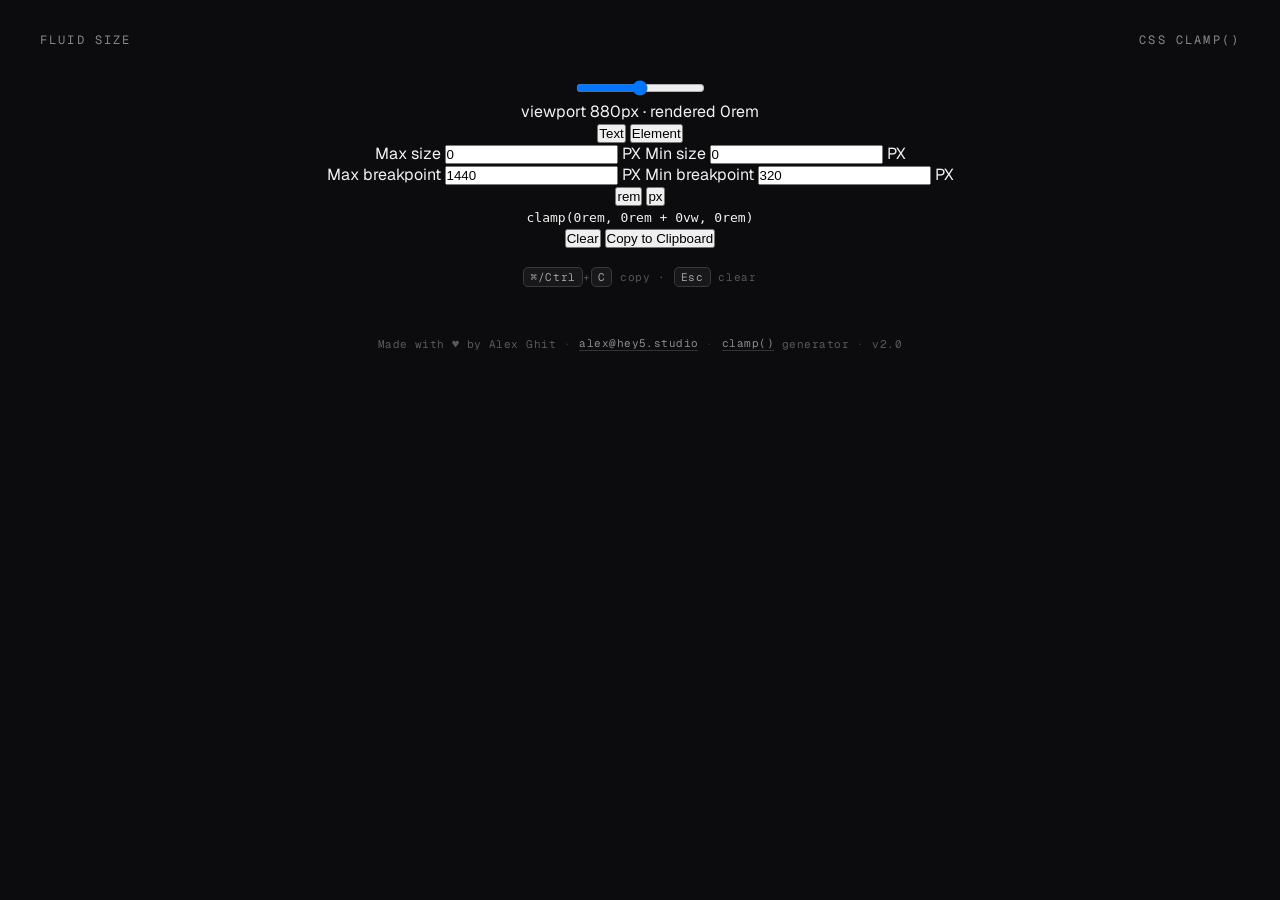
==== commit ac852423: "Add files via upload" ====
--- a/index.html
+++ b/index.html
@@ -1,111 +1,128 @@
 <!DOCTYPE html>
 <html lang="en">
 <head>
-<meta charset="utf-8">
-<meta name="viewport" content="width=device-width, initial-scale=1">
-<title>Name a Color</title>
-<meta name="description" content="Enter a hex code and get a color name.">
-<meta name="theme-color" content="#0c0c0e">
+  <meta charset="utf-8">
+  <meta name="viewport" content="width=device-width, initial-scale=1">
+  <title>Fluid Size</title>
+  <meta name="description" content="Generate fluid CSS clamp() values that scale any length between two viewports.">
 
-<link rel="icon" href="/favicon.ico" sizes="any">
-<link rel="icon" href="/favicon.svg" type="image/svg+xml">
-<link rel="apple-touch-icon" href="/apple-touch-icon.png">
-<link rel="manifest" href="/site.webmanifest">
-<meta name="apple-mobile-web-app-title" content="Name a Color">
+  <meta property="og:title" content="Fluid Size — CSS clamp() generator">
+  <meta property="og:description" content="Generate fluid CSS clamp() values that scale any length between two viewports.">
+  <meta property="og:type" content="website">
+  <meta name="twitter:card" content="summary">
+  <meta name="theme-color" content="#0b0b0d">
 
-<meta property="og:type" content="website">
-<meta property="og:title" content="Name a Color">
-<meta property="og:description" content="Enter a hex code and get a color name.">
-<meta name="twitter:card" content="summary">
+  <link rel="icon" type="image/svg+xml" href="favicon.svg">
+  <link rel="apple-touch-icon" href="apple-touch-icon.png">
+  <link rel="manifest" href="site.webmanifest">
 
-<link rel="preconnect" href="https://fonts.googleapis.com">
-<link rel="preconnect" href="https://fonts.gstatic.com" crossorigin>
-<link href="https://fonts.googleapis.com/css2?family=Geist:wght@400;500&family=Geist+Mono:wght@400;500&family=Instrument+Serif&display=swap" rel="stylesheet">
-<link rel="stylesheet" href="style.css">
+  <link rel="preconnect" href="https://fonts.googleapis.com">
+  <link rel="preconnect" href="https://fonts.gstatic.com" crossorigin>
+  <link href="https://fonts.googleapis.com/css2?family=Geist:wght@400;500;600&family=Geist+Mono:wght@400;500&display=swap" rel="stylesheet">
+
+  <link rel="stylesheet" href="style.css">
 </head>
-<body class="is-empty">
+<body>
+  <div class="app">
 
-<div class="glow" id="glow"></div>
+    <header class="topbar">
+      <button class="wordmark" id="wordmark" type="button">Fluid Size</button>
+      <span class="topbar-tag">css clamp()</span>
+    </header>
 
-<header class="topbar">
-  <button id="home" class="wordmark" type="button">Name a Color</button>
-  <div class="topbar-right">
-    <button id="glowToggle" class="glowtoggle" type="button" aria-pressed="true" aria-label="Toggle background glow" title="Toggle glow">
-      <svg class="glow-on" viewBox="0 0 24 24" fill="none" stroke="currentColor" stroke-width="2" stroke-linecap="round" stroke-linejoin="round" aria-hidden="true">
-        <circle cx="12" cy="12" r="4"></circle>
-        <path d="M12 2v2M12 20v2M4.9 4.9l1.4 1.4M17.7 17.7l1.4 1.4M2 12h2M20 12h2M4.9 19.1l1.4-1.4M17.7 6.3l1.4-1.4"></path>
-      </svg>
-      <svg class="glow-off" viewBox="0 0 24 24" fill="none" stroke="currentColor" stroke-width="2" stroke-linecap="round" stroke-linejoin="round" aria-hidden="true">
-        <circle cx="12" cy="12" r="4"></circle>
-        <path d="M12 2v2M2 12h2M20 12h2M12 20v2"></path>
-        <line x1="3" y1="3" x2="21" y2="21"></line>
-      </svg>
-      <span class="glowtoggle-label">Glow</span>
-    </button>
-  </div>
-</header>
+    <main class="stage">
+      <div class="panel">
 
-<main class="stage">
+        <div class="preview-stage">
+          <span class="preview-text" id="previewText" contenteditable="true" spellcheck="false" role="textbox" aria-label="Preview text — click to edit" data-placeholder="Type text…"></span>
+          <div class="preview-element" id="previewElement" hidden></div>
+        </div>
 
-  <div class="swatch" id="swatch"></div>
+        <div class="slider-block">
+          <input type="range" class="range" id="viewportSlider" min="320" max="1440" step="1" value="880" aria-label="Preview viewport width">
+          <div class="slider-labels">
+            <span class="slider-meta">
+              <span>viewport <span class="val" id="viewportLabel">880px</span></span>
+              <span class="slider-sep">·</span>
+              <span>rendered <span class="val" id="renderedLabel">—</span></span>
+            </span>
+            <div class="segmented segmented--sm" role="group" aria-label="Preview mode">
+              <button type="button" class="seg" data-mode="text" aria-pressed="true">Text</button>
+              <button type="button" class="seg" data-mode="element" aria-pressed="false">Element</button>
+            </div>
+          </div>
+        </div>
 
-  <div class="family" id="family"></div>
+        <div class="divider"></div>
 
-  <h1 class="name" id="name" aria-live="polite">name a color</h1>
+        <div class="field-grid">
+          <label class="field">
+            <span class="field-label">Max size</span>
+            <span class="field-input">
+              <input class="num" type="text" id="maxSize" value="0" placeholder="0" inputmode="text" autocomplete="off" autocapitalize="off" spellcheck="false">
+              <span class="unit">PX</span>
+            </span>
+          </label>
+          <label class="field">
+            <span class="field-label">Min size</span>
+            <span class="field-input">
+              <input class="num" type="text" id="minSize" value="0" placeholder="0" inputmode="text" autocomplete="off" autocapitalize="off" spellcheck="false">
+              <span class="unit">PX</span>
+            </span>
+          </label>
+        </div>
 
-  <div class="hexwrap">
-    <span class="hash">#</span>
-    <span id="hex" class="hexfield"
-          contenteditable="plaintext-only"
-          role="textbox"
-          aria-label="Hex code"
-          spellcheck="false"
-          autocorrect="off"
-          autocapitalize="off"
-          data-placeholder="000000"></span>
-    <button id="clear" class="clear" type="button" aria-label="Clear" title="Esc to clear">
-      <svg viewBox="0 0 24 24" fill="none" stroke="currentColor" stroke-width="2"
-           stroke-linecap="round" aria-hidden="true">
-        <line x1="6" y1="6" x2="18" y2="18"></line>
-        <line x1="18" y1="6" x2="6" y2="18"></line>
-      </svg>
-    </button>
+        <div class="field-grid field-grid--gap">
+          <label class="field">
+            <span class="field-label">Max breakpoint</span>
+            <span class="field-input">
+              <input class="num" type="text" id="maxBp" value="1440" placeholder="0" inputmode="text" autocomplete="off" autocapitalize="off" spellcheck="false">
+              <span class="unit">PX</span>
+            </span>
+          </label>
+          <label class="field">
+            <span class="field-label">Min breakpoint</span>
+            <span class="field-input">
+              <input class="num" type="text" id="minBp" value="320" placeholder="0" inputmode="text" autocomplete="off" autocapitalize="off" spellcheck="false">
+              <span class="unit">PX</span>
+            </span>
+          </label>
+        </div>
+
+        <div class="unit-toggle">
+          <div class="segmented" role="group" aria-label="Output unit">
+            <button type="button" class="seg" data-unit="rem" aria-pressed="true">rem</button>
+            <button type="button" class="seg" data-unit="px" aria-pressed="false">px</button>
+          </div>
+        </div>
+
+        <p class="warn" id="warn" role="alert" hidden></p>
+
+        <div class="output-row">
+          <code class="output" id="output">clamp(...)</code>
+          <div class="output-btns">
+            <button type="button" class="clear-btn" id="clearBtn">Clear</button>
+            <button type="button" class="copy-btn" id="copyBtn">Copy to Clipboard</button>
+          </div>
+          <p class="hint"><kbd>⌘/Ctrl</kbd>+<kbd>C</kbd> copy · <kbd>Esc</kbd> clear</p>
+        </div>
+
+      </div>
+    </main>
+
+    <footer class="footer">
+      <span>Made with <span class="footer-heart">♥</span> by Alex Ghit</span>
+      <span class="dot">·</span>
+      <a class="footer-link" href="mailto:alex@hey5.studio">alex@hey5.studio</a>
+      <span class="dot">·</span>
+      <a class="footer-link" href="https://developer.mozilla.org/en-US/docs/Web/CSS/clamp" target="_blank" rel="noopener">clamp()</a>
+      <span>generator</span>
+      <span class="dot">·</span>
+      <span class="footer-ver">v2.0</span>
+    </footer>
+
   </div>
 
-  <div class="meta">
-    <div class="pills">
-      <span class="pill" id="rgb"></span>
-      <span class="pill" id="hsl"></span>
-    </div>
-    <button class="copy" id="copy" type="button">Copy</button>
-  </div>
-
-  <div class="settings">
-    <div class="group">
-      <div class="grouplabel">Format</div>
-      <div class="segs" id="fmt">
-        <button data-v="title" type="button">Title Case</button>
-        <button data-v="lower" type="button">lowercase</button>
-        <button data-v="dash" type="button">lower-dash</button>
-      </div>
-    </div>
-  </div>
-
-  <div class="hint"><kbd>⌘/Ctrl</kbd>+<kbd>C</kbd> copy · <kbd>Esc</kbd> clear</div>
-
-</main>
-
-<footer class="footer">
-  <span>Made with ♥ by Alex Ghit</span>
-  <span class="dot">·</span>
-  <a href="mailto:alex@hey5.studio">alex@hey5.studio</a>
-  <span class="dot">·</span>
-  <span><a href="https://github.com/meodai/color-names" target="_blank" rel="noopener noreferrer">Color names</a> by David Aerne (MIT)</span>
-  <span class="dot">·</span>
-  <span>v2.2</span>
-</footer>
-
-<script src="colors.js"></script>
-<script src="script.js"></script>
+  <script src="script.js"></script>
 </body>
 </html>
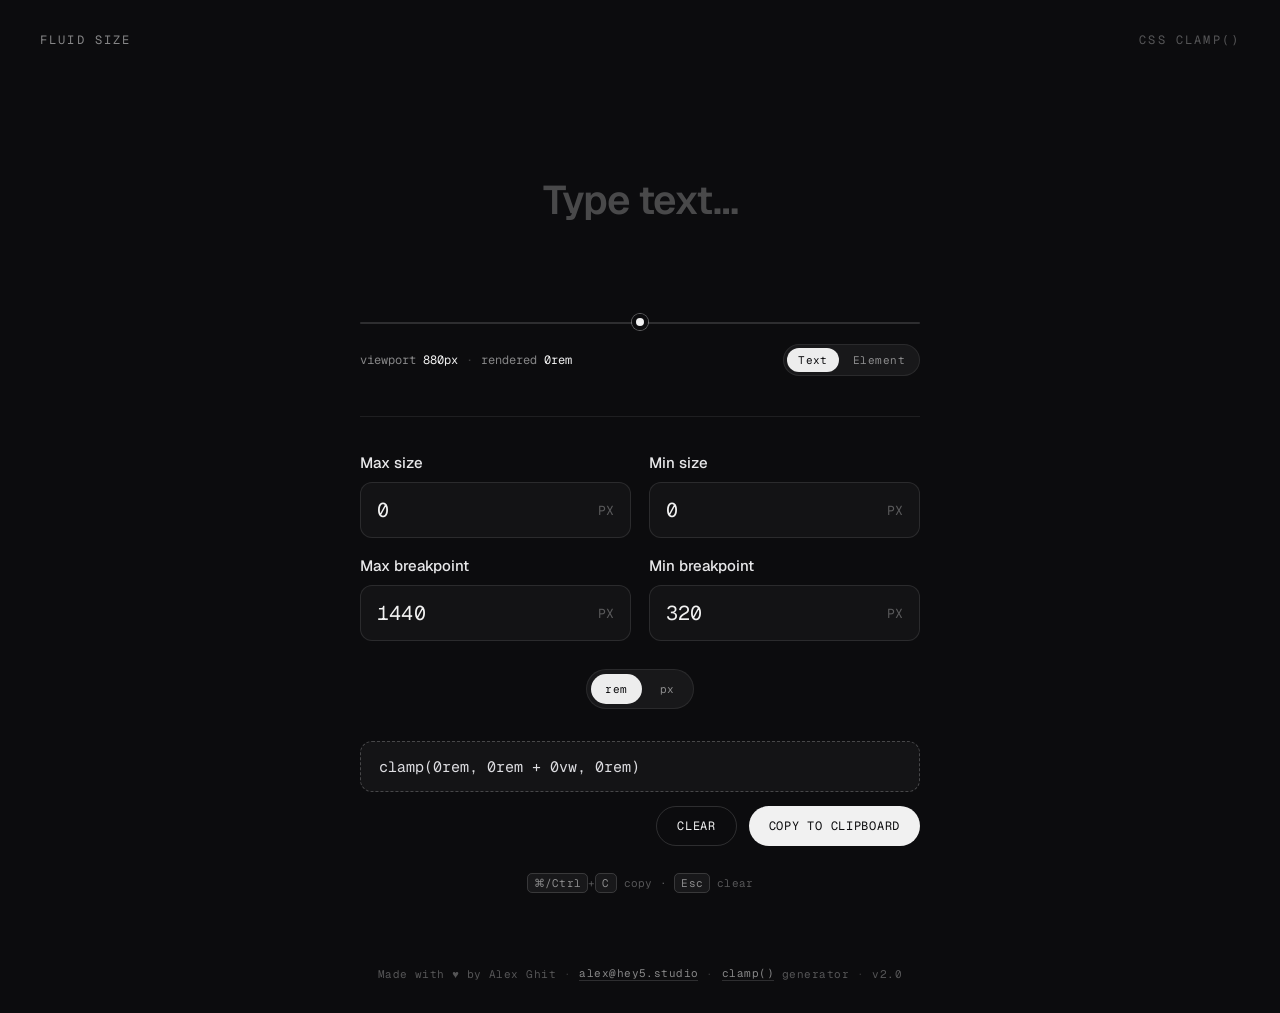
==== commit cd8ed5a3: "Add files via upload" ====
--- a/index.html
+++ b/index.html
@@ -20,6 +20,7 @@
   <link rel="preconnect" href="https://fonts.gstatic.com" crossorigin>
   <link href="https://fonts.googleapis.com/css2?family=Geist:wght@400;500;600&family=Geist+Mono:wght@400;500&display=swap" rel="stylesheet">
 
+  <link rel="stylesheet" href="base.css">
   <link rel="stylesheet" href="style.css">
 </head>
 <body>
@@ -46,7 +47,7 @@
               <span class="slider-sep">·</span>
               <span>rendered <span class="val" id="renderedLabel">—</span></span>
             </span>
-            <div class="segmented segmented--sm" role="group" aria-label="Preview mode">
+            <div class="segs segmented--sm" role="group" aria-label="Preview mode">
               <button type="button" class="seg" data-mode="text" aria-pressed="true">Text</button>
               <button type="button" class="seg" data-mode="element" aria-pressed="false">Element</button>
             </div>
@@ -90,7 +91,7 @@
         </div>
 
         <div class="unit-toggle">
-          <div class="segmented" role="group" aria-label="Output unit">
+          <div class="segs" role="group" aria-label="Output unit">
             <button type="button" class="seg" data-unit="rem" aria-pressed="true">rem</button>
             <button type="button" class="seg" data-unit="px" aria-pressed="false">px</button>
           </div>
@@ -101,8 +102,8 @@
         <div class="output-row">
           <code class="output" id="output">clamp(...)</code>
           <div class="output-btns">
-            <button type="button" class="clear-btn" id="clearBtn">Clear</button>
-            <button type="button" class="copy-btn" id="copyBtn">Copy to Clipboard</button>
+            <button type="button" class="btn-ghost" id="clearBtn">Clear</button>
+            <button type="button" class="btn-primary copy-btn" id="copyBtn">Copy to Clipboard</button>
           </div>
           <p class="hint"><kbd>⌘/Ctrl</kbd>+<kbd>C</kbd> copy · <kbd>Esc</kbd> clear</p>
         </div>
--- a/base.css
+++ b/base.css
@@ -0,0 +1,195 @@
+/* ============================================================
+   Alex Ghit — shared design system (base.css)
+   Source of truth for tokens, topbar, buttons, toggles, footer.
+   Drop this into each tool's repo and link it BEFORE the tool's
+   own stylesheet. App-specific CSS overrides only the middle.
+   ============================================================ */
+
+:root{
+  /* surfaces */
+  --bg:#0c0c0e;
+  --surface:#141416;
+  --surface-2:#1c1c1f;
+  --line:rgba(255,255,255,.08);
+  --line-strong:rgba(255,255,255,.14);
+  --field-bg:#131315;
+
+  /* ink */
+  --ink:rgba(255,255,255,.94);
+  --muted:rgba(255,255,255,.5);
+  --faint:rgba(255,255,255,.3);
+  --accent:rgba(255,255,255,.30);
+
+  /* type */
+  --sans:'Geist',-apple-system,BlinkMacSystemFont,sans-serif;
+  --mono:'Geist Mono',ui-monospace,monospace;
+  --serif:'Instrument Serif',Georgia,serif;
+
+  /* motion */
+  --ease:cubic-bezier(.22,1,.36,1);
+  --t:200ms;
+
+  --radius:14px;
+}
+
+*,*::before,*::after{margin:0;padding:0;box-sizing:border-box}
+html{height:100%;-webkit-text-size-adjust:100%;text-size-adjust:100%}
+body{
+  min-height:100vh;
+  min-height:100svh;
+  background:var(--bg);
+  color:var(--ink);
+  font-family:var(--sans);
+  -webkit-font-smoothing:antialiased;
+  -webkit-tap-highlight-color:transparent;
+}
+::selection{background:var(--accent);color:var(--bg)}
+button{touch-action:manipulation;-webkit-tap-highlight-color:transparent}
+
+/* ---------- topbar ---------- */
+.topbar{
+  display:flex;
+  justify-content:space-between;
+  align-items:center;
+  padding:32px 40px;
+  font-family:var(--mono);
+  font-size:12px;
+  letter-spacing:.18em;
+  text-transform:uppercase;
+  color:var(--muted);
+}
+.wordmark{
+  font:inherit;
+  letter-spacing:inherit;
+  text-transform:inherit;
+  color:var(--muted);
+  background:none;
+  border:none;
+  padding:0;
+  cursor:pointer;
+  transition:color var(--t);
+}
+.wordmark:hover{color:rgba(255,255,255,.85)}
+.topbar-tag{color:var(--faint)}
+
+/* ---------- primary button (white pill) ---------- */
+.btn-primary{
+  cursor:pointer;
+  font-family:var(--mono);
+  font-size:12px;
+  letter-spacing:.06em;
+  text-transform:uppercase;
+  color:var(--bg);
+  background:rgba(255,255,255,.94);
+  border:none;
+  border-radius:999px;
+  padding:11px 20px;
+  transition:opacity var(--t),transform 140ms var(--ease),background 140ms;
+}
+.btn-primary:hover{opacity:.85}
+.btn-primary:active{transition:none;transform:scale(.94)}
+.btn-primary:disabled{opacity:.35;pointer-events:none}
+
+/* ---------- secondary button (outline pill) ---------- */
+.btn-ghost{
+  cursor:pointer;
+  font-family:var(--mono);
+  font-size:12px;
+  letter-spacing:.06em;
+  text-transform:uppercase;
+  color:var(--ink);
+  background:transparent;
+  border:1px solid var(--line-strong);
+  border-radius:999px;
+  padding:11px 20px;
+  transition:border-color var(--t),background var(--t),transform 140ms var(--ease);
+}
+.btn-ghost:hover{border-color:rgba(255,255,255,.4)}
+.btn-ghost:active{transition:none;transform:scale(.94)}
+.btn-ghost:disabled{opacity:.35;pointer-events:none}
+
+/* ---------- segmented toggle ---------- */
+.segs{
+  display:inline-flex;
+  gap:4px;
+  background:rgba(255,255,255,.05);
+  border:1px solid var(--line);
+  border-radius:999px;
+  padding:4px;
+}
+.segs button{
+  cursor:pointer;
+  font-family:var(--mono);
+  font-size:11px;
+  letter-spacing:.04em;
+  white-space:nowrap;
+  border:none;
+  border-radius:999px;
+  padding:8px 14px;
+  background:transparent;
+  color:var(--muted);
+  transition:background 220ms,color 220ms,transform 140ms var(--ease);
+}
+.segs button:hover{color:rgba(255,255,255,.85)}
+.segs button:active{transition:none;transform:scale(.94)}
+.segs button[aria-pressed="true"]{background:rgba(255,255,255,.92);color:var(--bg)}
+
+/* ---------- hint / kbd ---------- */
+.hint{
+  font-family:var(--mono);
+  font-size:11px;
+  letter-spacing:.06em;
+  color:var(--faint);
+}
+.hint kbd{
+  font-family:var(--mono);
+  font-size:inherit;
+  padding:2px 6px;
+  border-radius:5px;
+  border:1px solid var(--line-strong);
+  background:rgba(255,255,255,.05);
+  color:var(--muted);
+}
+
+/* ---------- footer ---------- */
+.footer{
+  flex-shrink:0;
+  display:flex;
+  flex-wrap:wrap;
+  justify-content:center;
+  align-items:center;
+  gap:8px;
+  padding:28px 24px 32px;
+  font-family:var(--mono);
+  font-size:11px;
+  letter-spacing:.04em;
+  color:var(--faint);
+  text-align:center;
+}
+.footer a{
+  color:var(--muted);
+  text-decoration:none;
+  border-bottom:1px solid var(--line-strong);
+  transition:color var(--t),border-color var(--t);
+}
+.footer a:hover{color:rgba(255,255,255,.85);border-bottom-color:rgba(255,255,255,.4)}
+.footer .dot{opacity:.5}
+
+/* ---------- focus ---------- */
+.btn-primary:focus-visible,
+.btn-ghost:focus-visible,
+.segs button:focus-visible,
+.footer a:focus-visible{
+  outline:2px solid var(--accent);
+  outline-offset:2px;
+}
+
+@media (max-width:600px){
+  .topbar{padding:24px 20px;font-size:11px}
+  .footer{flex-direction:column;gap:14px;padding:24px 20px 30px;line-height:1.5}
+  .footer .dot{display:none}
+}
+
+@media (prefers-reduced-motion:reduce){
+  *{animation:none !important;transition-duration:.01ms !important}
+}
--- a/style.css
+++ b/style.css
@@ -1,434 +1,214 @@
-*,*::before,*::after{margin:0;padding:0;box-sizing:border-box}
-
-:root{
-  --bg:#2a2a2e;
-  --accent:rgba(255,255,255,0.30);
-  --ink:rgba(255,255,255,0.94);
-  --ease:cubic-bezier(.22,1,.36,1);
-}
-
-html{
-  height:100%;
-  overflow-x:hidden;
-  -webkit-text-size-adjust:100%;
-  text-size-adjust:100%;
-}
-
-body{
-  min-height:100vh;
-  min-height:100svh;
+/* Fluid Size — app-specific styles. Shared tokens, topbar,
+   buttons (.btn-primary/.btn-ghost), .segs, .hint and .footer
+   now live in base.css (linked first). */
+
+.app{min-height:100vh;width:100%;display:flex;flex-direction:column}
+
+/* Stage */
+.stage{
+  flex:1;
+  display:flex;
+  flex-direction:column;
+  align-items:center;
+  padding:12px 24px 48px;
+}
+.panel{width:100%;max-width:560px;display:flex;flex-direction:column}
+
+/* Preview */
+.segmented--sm{padding:3px;gap:3px}
+.segmented--sm button{font-size:11px;padding:5px 11px}
+
+.preview-stage{
+  height:190px;
+  margin-top:8px;
+  display:flex;
+  align-items:center;
+  justify-content:center;
+  overflow:hidden;
+  position:relative;
+}
+.preview-stage.is-capped::after{
+  content:"preview scaled to fit";
+  position:absolute;
+  bottom:6px;
+  right:8px;
+  font-family:var(--mono);
+  font-size:10px;
+  letter-spacing:.04em;
+  color:var(--faint);
+  pointer-events:none;
+}
+.preview-text{
+  font-weight:600;
+  color:var(--ink);
+  line-height:.95;
+  letter-spacing:-.02em;
+  font-size:56px;
+  outline:none;
+  cursor:text;
+  caret-color:rgba(255,255,255,.6);
+  border-radius:10px;
+  padding:0 6px;
+  max-width:100%;
+  white-space:nowrap;
+  text-align:center;
+}
+.preview-text.is-placeholder-size{color:var(--faint)}
+.preview-element.is-placeholder-size{opacity:.3}
+.preview-text:empty::before{
+  content:attr(data-placeholder);
+  color:rgba(255,255,255,.25);
+  font-size:40px;
+}
+.preview-element{
+  background:#e9e9ec;
+  border-radius:22%;
+  width:56px;
+  height:56px;
+}
+
+/* Slider */
+.slider-block{margin-top:24px;display:flex;flex-direction:column;gap:12px}
+.range{
+  -webkit-appearance:none;
+  appearance:none;
+  background:transparent;
+  cursor:pointer;
+  height:18px;
   width:100%;
-  max-width:100%;
-  background:#0c0c0e;
+}
+.range::-webkit-slider-runnable-track{height:2px;border-radius:999px;background:var(--line-strong)}
+.range::-webkit-slider-thumb{
+  -webkit-appearance:none;appearance:none;margin-top:-8px;
+  width:16px;height:16px;border-radius:50%;
+  background:rgba(255,255,255,.94);border:4px solid var(--bg);
+  box-shadow:0 0 0 1px rgba(255,255,255,.35);
+}
+.range::-moz-range-track{height:2px;border-radius:999px;background:var(--line-strong)}
+.range::-moz-range-thumb{
+  width:12px;height:12px;border:4px solid var(--bg);
+  border-radius:50%;background:rgba(255,255,255,.94);
+  box-shadow:0 0 0 1px rgba(255,255,255,.35);
+}
+.range:focus-visible{outline:none}
+.range:focus-visible::-webkit-slider-thumb{box-shadow:0 0 0 2px rgba(255,255,255,.7)}
+.range:focus-visible::-moz-range-thumb{box-shadow:0 0 0 2px rgba(255,255,255,.7)}
+
+.slider-labels{
+  display:flex;
+  align-items:center;
+  justify-content:space-between;
+  gap:12px;
+  flex-wrap:wrap;
+  font-family:var(--mono);
+  font-size:12px;
+  color:var(--muted);
+}
+.slider-meta{display:flex;align-items:center;gap:8px}
+.slider-sep{opacity:.4}
+.slider-labels .val{color:var(--ink)}
+
+.divider{height:1px;background:var(--line);margin:40px 0 36px}
+
+/* Fields */
+.field-grid{display:grid;grid-template-columns:1fr 1fr;gap:18px}
+.field-grid--gap{margin-top:18px}
+.field{display:flex;flex-direction:column;gap:10px}
+.field-label{font-size:15px;font-weight:500;color:#e8e8ea}
+.field-input{
+  display:flex;
+  align-items:center;
+  gap:10px;
+  background:var(--field-bg);
+  border:1px solid rgba(255,255,255,.1);
+  border-radius:12px;
+  padding:14px 16px;
+  transition:border-color 160ms;
+}
+.field-input:focus-within{border-color:rgba(255,255,255,.28)}
+.num{
+  -moz-appearance:textfield;
+  appearance:textfield;
+  background:transparent;
+  border:none;
+  outline:none;
+  width:100%;
   color:var(--ink);
-  font-family:'Geist',-apple-system,BlinkMacSystemFont,sans-serif;
-  display:flex;
-  flex-direction:column;
-  position:relative;
-  overflow-x:clip;
-  -webkit-tap-highlight-color:transparent;
-}
-
-/* text selection colour */
-::selection{
-  background:var(--accent);
-  color:#0c0c0e;
-}
-
-/* buttons: no gesture-disambiguation delay on touch */
-button{
-  touch-action:manipulation;
-  -webkit-tap-highlight-color:transparent;
-}
-
-/* instant press feedback (no transition on the way down) */
-.copy:active,
-.clear:active,
-.segs button:active{
-  transition:none;
-  transform:scale(.94);
-}
-.copy:active{background:rgba(255,255,255,.75)}
-.clear:active{background:rgba(255,255,255,.22)}
-
-/* stop long-press selecting decorative / interactive chrome */
-.topbar,
-.family,
-.name,
-.hash,
-.grouplabel,
-.hint,
-.segs,
-.copy,
-.clear,
-.footer{
-  -webkit-user-select:none;
-  user-select:none;
-}
-
-/* ambient glow */
-.glow{
-  position:absolute;
-  top:-25%;
-  left:50%;
-  width:min(960px, 140vw);
-  aspect-ratio:1;
-  border-radius:50%;
-  background:var(--bg);
-  filter:blur(200px);
-  opacity:.24;
-  transition:background 900ms var(--ease), opacity 900ms var(--ease);
-  animation:glowdrift 14s ease-in-out infinite;
-  will-change:transform;
-  pointer-events:none;
-}
-@keyframes glowdrift{
-  0%{transform:translate(-50%,0) scale(1)}
-  50%{transform:translate(-50%,2%) scale(1.06)}
-  100%{transform:translate(-50%,0) scale(1)}
-}
-@media (prefers-reduced-motion:reduce){
-  .glow{animation:none}
-  *{transition-duration:.01ms !important}
-}
-
-/* hide glow when toggled off */
-body.no-glow .glow{opacity:0 !important}
-
-.topbar-right{
-  display:flex;
-  align-items:center;
-  gap:12px;
-}
-.glowtoggle{
-  display:inline-flex;
-  align-items:center;
-  gap:6px;
-  height:26px;
-  padding:0 10px 0 8px;
-  border:1px solid rgba(255,255,255,.12);
-  border-radius:999px;
-  background:rgba(255,255,255,.04);
-  color:rgba(255,255,255,.6);
+  font-family:var(--mono);
+  font-size:20px;
+  letter-spacing:.01em;
+}
+.num::placeholder{color:rgba(255,255,255,.25)}
+.num::-webkit-outer-spin-button,
+.num::-webkit-inner-spin-button{-webkit-appearance:none;margin:0}
+.unit{font-family:var(--mono);font-size:13px;color:var(--faint)}
+
+.unit-toggle{display:flex;justify-content:center;margin-top:28px}
+
+/* Output */
+.warn{
+  margin-top:20px;
+  font-family:var(--mono);
+  font-size:12px;
+  color:#ffb4a2;
+  background:rgba(255,120,90,.08);
+  border:1px solid rgba(255,120,90,.25);
+  border-radius:10px;
+  padding:10px 14px;
+}
+.warn[hidden]{display:none}
+.warn a{color:inherit;text-decoration:underline}
+.warn--soft{
+  color:#ffd9a0;
+  background:rgba(255,190,90,.08);
+  border-color:rgba(255,190,90,.25);
+  display:flex;
+  align-items:flex-start;
+  gap:10px;
+  line-height:1.5;
+}
+.warn-text{flex:1}
+.warn-dismiss{
+  flex-shrink:0;
   cursor:pointer;
-  font-family:'Geist Mono',ui-monospace,monospace;
-  font-size:10px;
-  letter-spacing:.16em;
-  text-transform:uppercase;
-  transition:background 200ms, color 200ms, border-color 200ms;
-}
-.glowtoggle svg{width:14px;height:14px;flex:none}
-.glowtoggle .glow-off{display:none}
-.glowtoggle[aria-pressed="false"] .glow-on{display:none}
-.glowtoggle[aria-pressed="false"] .glow-off{display:block}
-.glowtoggle:hover{color:rgba(255,255,255,.92);border-color:rgba(255,255,255,.25)}
-.glowtoggle[aria-pressed="false"]{
-  color:rgba(255,255,255,.4);
-  background:transparent;
-}
-
-/* top bar */
-.topbar{
-  position:relative;
-  display:flex;
-  justify-content:space-between;
-  align-items:center;
-  padding:32px 40px;
-  font-family:'Geist Mono',ui-monospace,monospace;
-  font-size:12px;
-  letter-spacing:.18em;
-  text-transform:uppercase;
-  color:rgba(255,255,255,.5);
-}
-.wordmark{
-  font:inherit;
-  letter-spacing:inherit;
-  text-transform:inherit;
-  color:inherit;
   background:none;
   border:none;
-  padding:0;
-  cursor:pointer;
-  transition:color 200ms;
-}
-.wordmark:hover{color:rgba(255,255,255,.85)}
-
-/* center stage */
-.stage{
-  position:relative;
-  flex:1;
-  display:flex;
-  flex-direction:column;
-  align-items:center;
-  justify-content:center;
-  text-align:center;
-  padding:0 24px 24px;
-}
-
-.swatch{
-  width:92px;
-  height:92px;
-  border-radius:22px;
-  background:var(--bg);
-  box-shadow:0 24px 60px -18px var(--bg), inset 0 0 0 1px rgba(255,255,255,.14);
-  transition:background 900ms var(--ease), box-shadow 900ms var(--ease);
-  margin-bottom:30px;
-}
-
-.family{
-  font-family:'Geist Mono',ui-monospace,monospace;
-  font-size:12px;
-  letter-spacing:.28em;
-  text-transform:uppercase;
-  color:rgba(255,255,255,.42);
-  margin-bottom:18px;
-}
-
-.name{
-  font-family:'Instrument Serif',Georgia,serif;
-  font-weight:400;
-  font-size:clamp(34px,9vw,140px);
-  line-height:.98;
-  letter-spacing:-.01em;
-  text-wrap:balance;
-  color:var(--accent);
-  transition:color 700ms var(--ease);
-  max-width:100%;
-  overflow-wrap:break-word;
-  hyphens:auto;
-}
-
-/* hex input */
-.hexwrap{
-  margin-top:44px;
-  display:inline-flex;
-  align-items:center;
-  gap:4px;
-  border-bottom:1.5px solid rgba(255,255,255,.16);
-  padding:6px 4px 10px;
-  transition:border-color 300ms;
-}
-.hexwrap:focus-within{border-bottom-color:rgba(255,255,255,.4)}
-
-.hash{
-  font-family:'Geist Mono',ui-monospace,monospace;
-  font-size:clamp(22px,3.4vw,34px);
-  color:rgba(255,255,255,.38);
-}
-
-.hexfield{
-  display:inline-block;
-  min-width:clamp(180px,32vw,300px);
-  outline:none;
-  color:var(--ink);
-  font-family:'Geist Mono',ui-monospace,monospace;
-  font-size:clamp(22px,3.4vw,34px);
-  letter-spacing:.06em;
-  caret-color:var(--accent);
-  white-space:pre;
-  overflow:hidden;
-  -webkit-user-modify:read-write-plaintext-only;
-  -webkit-touch-callout:none;
-}
-.hexfield:empty::before{
-  content:attr(data-placeholder);
-  color:rgba(255,255,255,.28);
-  pointer-events:none;
-}
-
-.clear{
-  flex:none;
-  display:grid;
-  place-items:center;
-  width:26px;
-  height:26px;
-  margin-left:2px;
-  padding:0;
-  border:none;
-  border-radius:50%;
-  background:rgba(255,255,255,.08);
-  color:rgba(255,255,255,.55);
-  cursor:pointer;
-  transition:background 180ms, color 180ms, opacity 180ms, transform 140ms var(--ease);
-}
-.clear svg{width:13px;height:13px}
-.clear:hover{background:rgba(255,255,255,.16);color:rgba(255,255,255,.9)}
-.is-empty .clear{opacity:0;pointer-events:none}
-
-/* meta + copy */
-.meta{
-  margin-top:36px;
-  display:flex;
-  align-items:center;
-  gap:14px;
-  flex-wrap:wrap;
-  justify-content:center;
-}
-.pills{
-  display:flex;
-  gap:10px;
-  flex-wrap:wrap;
-  justify-content:center;
-  font-family:'Geist Mono',ui-monospace,monospace;
-  font-size:12px;
-  letter-spacing:.04em;
-  color:rgba(255,255,255,.6);
-}
-.pill{
-  border:1px solid rgba(255,255,255,.14);
-  border-radius:999px;
-  padding:8px 14px;
+  color:inherit;
+  opacity:.55;
+  font-size:13px;
+  line-height:1.5;
+  padding:2px 4px;
+}
+.warn-dismiss:hover{opacity:1}
+
+.output-row{margin-top:32px;display:flex;flex-direction:column;gap:14px}
+.output-btns{display:flex;gap:12px;justify-content:flex-end}
+.output{
+  width:100%;
+  background:var(--surface);
+  border:1px dashed rgba(255,255,255,.22);
+  border-radius:12px;
+  padding:15px 18px;
+  font-family:var(--mono);
+  font-size:15px;
+  color:#dcdce0;
+  overflow-x:auto;
   white-space:nowrap;
 }
-
-.copy{
-  cursor:pointer;
-  font-family:'Geist Mono',ui-monospace,monospace;
-  font-size:12px;
-  letter-spacing:.06em;
-  text-transform:uppercase;
-  color:#0c0c0e;
-  background:rgba(255,255,255,.94);
-  border:none;
-  border-radius:999px;
-  padding:11px 20px;
-  transition:opacity 200ms, transform 140ms var(--ease), background 140ms;
-}
-.copy:hover{opacity:.85}
-
-/* settings */
-.settings{
-  margin-top:40px;
-  display:flex;
-  gap:36px;
-  flex-wrap:wrap;
-  justify-content:center;
-  align-items:flex-start;
-}
-.group{
-  display:flex;
-  flex-direction:column;
-  align-items:center;
-  gap:10px;
-}
-.grouplabel{
-  font-family:'Geist Mono',ui-monospace,monospace;
-  font-size:10px;
-  letter-spacing:.26em;
-  text-transform:uppercase;
-  color:rgba(255,255,255,.35);
-}
-.segs{
-  display:flex;
-  gap:4px;
-  max-width:100%;
-  background:rgba(255,255,255,.05);
-  border:1px solid rgba(255,255,255,.08);
-  border-radius:999px;
-  padding:4px;
-}
-.segs button{
-  cursor:pointer;
-  font-family:'Geist Mono',ui-monospace,monospace;
-  font-size:11px;
-  letter-spacing:.04em;
-  white-space:nowrap;
-  border:none;
-  border-radius:999px;
-  padding:8px 14px;
+.hint{margin-top:16px;text-align:center;letter-spacing:.02em}
+
+/* copied state for the primary copy button */
+.copy-btn.copied{
   background:transparent;
-  color:rgba(255,255,255,.55);
-  transition:background 220ms, color 220ms, transform 140ms var(--ease);
-}
-.segs button:hover{color:rgba(255,255,255,.85)}
-.segs button[aria-pressed="true"]{
-  background:rgba(255,255,255,.92);
-  color:#0c0c0e;
-}
-
-.hint{
-  margin-top:22px;
-  font-family:'Geist Mono',ui-monospace,monospace;
-  font-size:11px;
-  letter-spacing:.06em;
-  color:rgba(255,255,255,.3);
-}
-.hint kbd{
-  font-family:inherit;
-  font-size:inherit;
-  padding:2px 6px;
-  border-radius:5px;
-  border:1px solid rgba(255,255,255,.14);
-  background:rgba(255,255,255,.05);
-  color:rgba(255,255,255,.6);
-}
-
-/* footer */
-.footer{
-  position:relative;
-  flex-shrink:0;
-  display:flex;
-  flex-wrap:wrap;
-  justify-content:center;
-  align-items:center;
-  gap:8px;
-  padding:28px 24px 32px;
-  font-family:'Geist Mono',ui-monospace,monospace;
-  font-size:11px;
-  letter-spacing:.04em;
-  color:rgba(255,255,255,.32);
-  text-align:center;
-}
-.footer a{
-  color:rgba(255,255,255,.52);
-  text-decoration:none;
-  border-bottom:1px solid rgba(255,255,255,.16);
-  transition:color 200ms, border-color 200ms;
-}
-.footer a:hover{
-  color:rgba(255,255,255,.85);
-  border-bottom-color:rgba(255,255,255,.4);
-}
-.footer .dot{opacity:.5}
-
-/* empty state */
-.is-empty .pill{display:none}
-.is-empty .copy{opacity:.35;pointer-events:none}
-.is-empty .name{opacity:.45;font-style:italic}
-.is-empty .glow{opacity:.10}
-.is-empty .family{min-height:1em}
-
-/* keyboard focus */
-.copy:focus-visible,
-.segs button:focus-visible,
-.footer a:focus-visible{
-  outline:2px solid var(--accent);
-  outline-offset:2px;
-}
-.hexfield:focus-visible{outline:none}
-
-@media (max-width:600px){
-  .topbar{padding:24px 20px;font-size:11px}
-  .stage{padding:0 16px 24px}
-  .settings{gap:24px}
-  .footer{
-    flex-direction:column;
-    gap:14px;
-    font-size:11px;
-    line-height:1.5;
-    padding:24px 20px 30px;
-  }
-  .footer .dot{display:none}
-  .footer a{
-    display:inline;
-    border-bottom-width:1px;
-  }
-}
-
-@media (max-width:380px){
-  .segs button{padding:8px 9px;font-size:10px;letter-spacing:0}
-  .swatch{width:76px;height:76px;border-radius:18px;margin-bottom:24px}
-  .hexwrap{margin-top:32px}
-  .meta{margin-top:28px}
-  .settings{margin-top:32px}
-}
+  color:#e8e8ea;
+  box-shadow:inset 0 0 0 1px rgba(255,255,255,.3);
+}
+
+@media (max-width:480px){
+  .stage{padding:8px 18px 40px}
+  .field-grid{gap:14px}
+  .field-label{font-size:14px}
+  .output-btns{justify-content:stretch}
+  .output-btns .btn-primary,
+  .output-btns .btn-ghost{flex:1;text-align:center}
+}
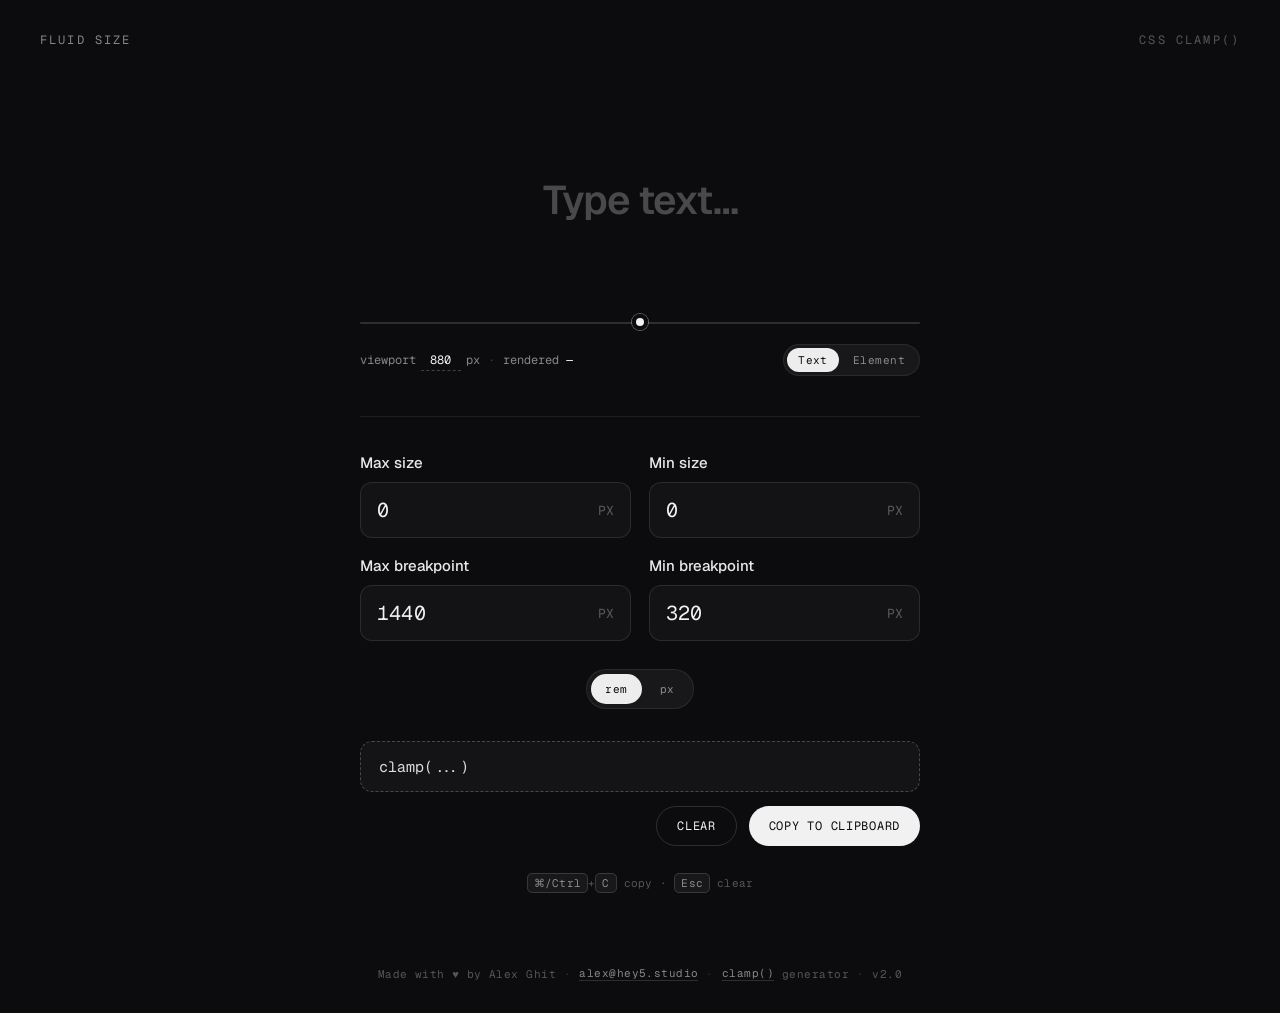
==== commit d8a7af04: "Add files via upload" ====
--- a/index.html
+++ b/index.html
@@ -43,7 +43,20 @@
           <input type="range" class="range" id="viewportSlider" min="320" max="1440" step="1" value="880" aria-label="Preview viewport width">
           <div class="slider-labels">
             <span class="slider-meta">
-              <span>viewport <span class="val" id="viewportLabel">880px</span></span>
+              <span class="vp-field">viewport
+                <input class="vp-input" id="viewportInput" type="text" value="880"
+                       inputmode="text" autocomplete="off" autocapitalize="off"
+                       spellcheck="false" aria-label="Viewport width — sets your default">
+                <span class="vp-unit">px</span>
+                <button type="button" class="vp-reset" id="viewportReset"
+                        aria-label="Back to your default viewport" title="Back to your default" hidden>
+                  <svg viewBox="0 0 24 24" fill="none" stroke="currentColor" stroke-width="2.2"
+                       stroke-linecap="round" stroke-linejoin="round" aria-hidden="true" focusable="false">
+                    <path d="M3 12a9 9 0 1 0 3-6.7L3 8"/>
+                    <path d="M3 3v5h5"/>
+                  </svg>
+                </button>
+              </span>
               <span class="slider-sep">·</span>
               <span>rendered <span class="val" id="renderedLabel">—</span></span>
             </span>
--- a/style.css
+++ b/style.css
@@ -108,6 +108,54 @@
 .slider-sep{opacity:.4}
 .slider-labels .val{color:var(--ink)}
 
+/* Editable viewport field — reads as text until hovered/focused */
+.vp-field{display:inline-flex;align-items:center;gap:5px}
+.vp-input{
+  /* 4ch exactly fits "1440" with no room for padding/caret — size to the
+     content box and add slack so 4-digit values never clip */
+  box-sizing:content-box;
+  width:4.5ch;
+  background:transparent;
+  border:none;
+  border-bottom:1px dashed rgba(255,255,255,.22);
+  outline:none;
+  padding:2px 4px;
+  color:var(--ink);
+  font-family:var(--mono);
+  font-size:12px;
+  text-align:center;
+  transition:border-color 160ms,background 160ms;
+}
+.vp-input:hover{border-bottom-color:rgba(255,255,255,.45)}
+.vp-input:focus{
+  border-bottom-color:rgba(255,255,255,.7);
+  background:rgba(255,255,255,.04);
+  border-radius:4px 4px 0 0;
+}
+.vp-unit{color:var(--muted)}
+.vp-reset{
+  cursor:pointer;
+  display:inline-flex;
+  align-items:center;
+  justify-content:center;
+  /* comfortable tap target — the glyph alone was far too small to hit */
+  width:22px;
+  height:22px;
+  flex-shrink:0;
+  background:none;
+  border:none;
+  padding:0;
+  margin-left:2px;
+  border-radius:6px;
+  color:var(--muted);
+  transition:color 160ms,background 160ms,transform 220ms var(--ease);
+}
+.vp-reset:hover{color:var(--ink);background:rgba(255,255,255,.07)}
+.vp-reset svg{width:14px;height:14px;display:block}
+.vp-reset:active{transform:rotate(-140deg)}
+.vp-reset[hidden]{display:none}
+.vp-reset:focus-visible{outline:2px solid var(--accent);outline-offset:2px}
+
 .divider{height:1px;background:var(--line);margin:40px 0 36px}
 
 /* Fields */
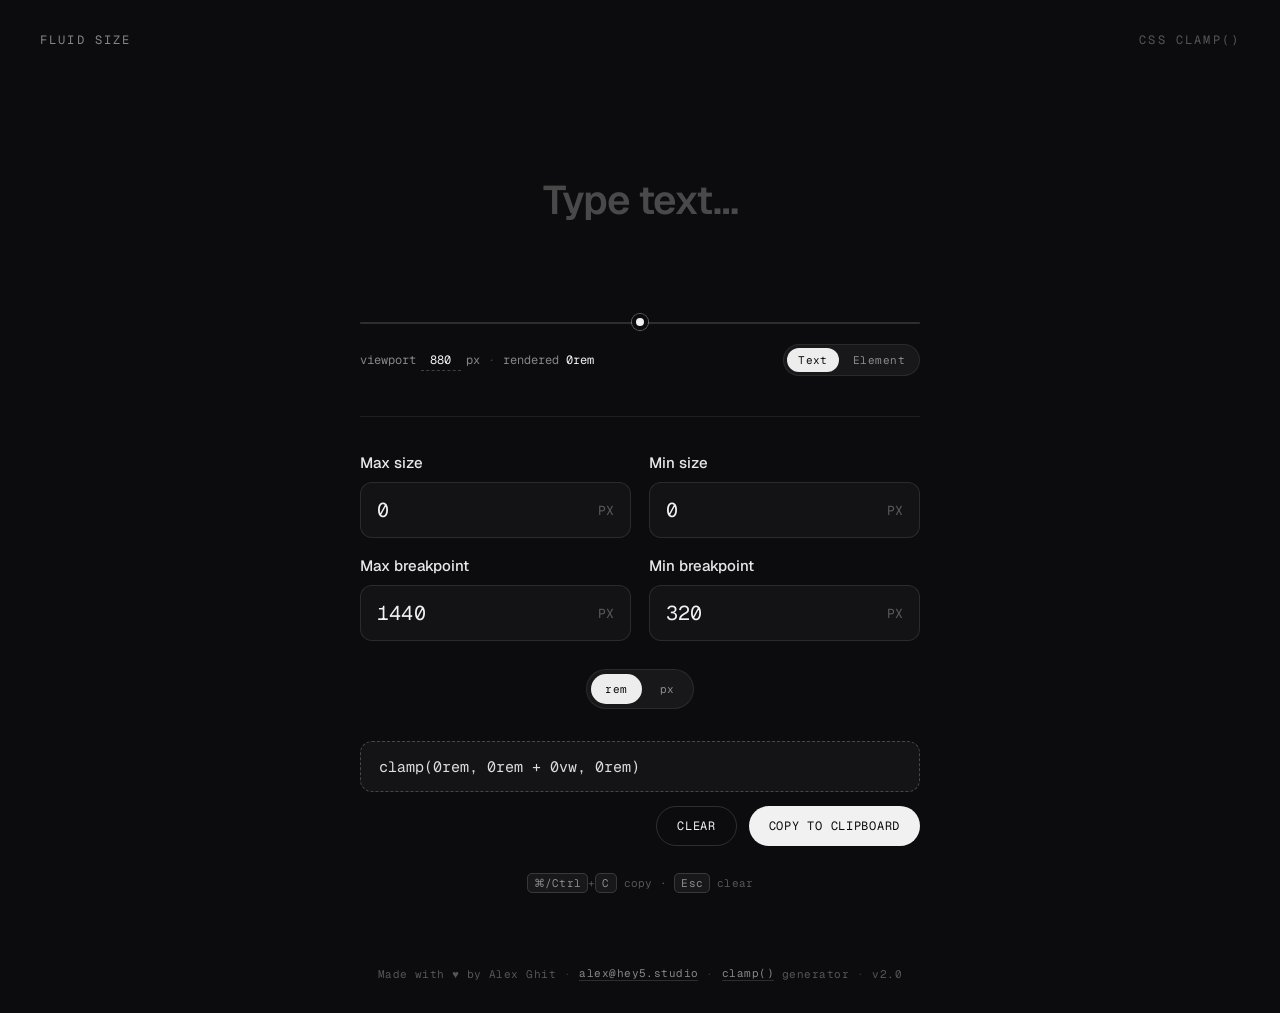
==== commit 6f2c6861: "Add files via upload" ====
--- a/index.html
+++ b/index.html
@@ -12,16 +12,472 @@
   <meta name="twitter:card" content="summary">
   <meta name="theme-color" content="#0b0b0d">
 
-  <link rel="icon" type="image/svg+xml" href="favicon.svg">
-  <link rel="apple-touch-icon" href="apple-touch-icon.png">
-  <link rel="manifest" href="site.webmanifest">
+  <link rel="icon" type="image/svg+xml" href="data:image/svg+xml,%3Csvg%20xmlns%3D%22http%3A%2F%2Fwww.w3.org%2F2000%2Fsvg%22%20viewBox%3D%220%200%20100%20100%22%3E%20%3Crect%20width%3D%22100%22%20height%3D%22100%22%20rx%3D%2222%22%20fill%3D%22%230b0b0d%22%2F%3E%20%3Cpath%20d%3D%22M22%2046%20C30%2062%2C%2040%2062%2C%2050%2052%20C60%2042%2C%2070%2042%2C%2078%2054%22%20fill%3D%22none%22%20stroke%3D%22%23f4f4f6%22%20stroke-width%3D%229%22%20stroke-linecap%3D%22round%22%2F%3E%20%3C%2Fsvg%3E">
 
   <link rel="preconnect" href="https://fonts.googleapis.com">
   <link rel="preconnect" href="https://fonts.gstatic.com" crossorigin>
   <link href="https://fonts.googleapis.com/css2?family=Geist:wght@400;500;600&family=Geist+Mono:wght@400;500&display=swap" rel="stylesheet">
 
-  <link rel="stylesheet" href="base.css">
-  <link rel="stylesheet" href="style.css">
+  <style>
+/* ============================================================
+   Alex Ghit — shared design system (base.css)
+   Source of truth for tokens, topbar, buttons, toggles, footer.
+   Drop this into each tool's repo and link it BEFORE the tool's
+   own stylesheet. App-specific CSS overrides only the middle.
+   ============================================================ */
+
+:root{
+  /* surfaces */
+  --bg:#0c0c0e;
+  --surface:#141416;
+  --surface-2:#1c1c1f;
+  --line:rgba(255,255,255,.08);
+  --line-strong:rgba(255,255,255,.14);
+  --field-bg:#131315;
+
+  /* ink */
+  --ink:rgba(255,255,255,.94);
+  --muted:rgba(255,255,255,.5);
+  --faint:rgba(255,255,255,.3);
+  --accent:rgba(255,255,255,.30);
+
+  /* type */
+  --sans:'Geist',-apple-system,BlinkMacSystemFont,sans-serif;
+  --mono:'Geist Mono',ui-monospace,monospace;
+  --serif:'Instrument Serif',Georgia,serif;
+
+  /* motion */
+  --ease:cubic-bezier(.22,1,.36,1);
+  --t:200ms;
+
+  --radius:14px;
+}
+
+*,*::before,*::after{margin:0;padding:0;box-sizing:border-box}
+html{height:100%;-webkit-text-size-adjust:100%;text-size-adjust:100%}
+body{
+  min-height:100vh;
+  min-height:100svh;
+  background:var(--bg);
+  color:var(--ink);
+  font-family:var(--sans);
+  -webkit-font-smoothing:antialiased;
+  -webkit-tap-highlight-color:transparent;
+}
+::selection{background:var(--accent);color:var(--bg)}
+button{touch-action:manipulation;-webkit-tap-highlight-color:transparent}
+
+/* ---------- topbar ---------- */
+.topbar{
+  display:flex;
+  justify-content:space-between;
+  align-items:center;
+  padding:32px 40px;
+  font-family:var(--mono);
+  font-size:12px;
+  letter-spacing:.18em;
+  text-transform:uppercase;
+  color:var(--muted);
+}
+.wordmark{
+  font:inherit;
+  letter-spacing:inherit;
+  text-transform:inherit;
+  color:var(--muted);
+  background:none;
+  border:none;
+  padding:0;
+  cursor:pointer;
+  transition:color var(--t);
+}
+.wordmark:hover{color:rgba(255,255,255,.85)}
+.topbar-tag{color:var(--faint)}
+
+/* ---------- primary button (white pill) ---------- */
+.btn-primary{
+  cursor:pointer;
+  font-family:var(--mono);
+  font-size:12px;
+  letter-spacing:.06em;
+  text-transform:uppercase;
+  color:var(--bg);
+  background:rgba(255,255,255,.94);
+  border:none;
+  border-radius:999px;
+  padding:11px 20px;
+  transition:opacity var(--t),transform 140ms var(--ease),background 140ms;
+}
+.btn-primary:hover{opacity:.85}
+.btn-primary:active{transition:none;transform:scale(.94)}
+.btn-primary:disabled{opacity:.35;pointer-events:none}
+
+/* ---------- secondary button (outline pill) ---------- */
+.btn-ghost{
+  cursor:pointer;
+  font-family:var(--mono);
+  font-size:12px;
+  letter-spacing:.06em;
+  text-transform:uppercase;
+  color:var(--ink);
+  background:transparent;
+  border:1px solid var(--line-strong);
+  border-radius:999px;
+  padding:11px 20px;
+  transition:border-color var(--t),background var(--t),transform 140ms var(--ease);
+}
+.btn-ghost:hover{border-color:rgba(255,255,255,.4)}
+.btn-ghost:active{transition:none;transform:scale(.94)}
+.btn-ghost:disabled{opacity:.35;pointer-events:none}
+
+/* ---------- segmented toggle ---------- */
+.segs{
+  display:inline-flex;
+  gap:4px;
+  background:rgba(255,255,255,.05);
+  border:1px solid var(--line);
+  border-radius:999px;
+  padding:4px;
+}
+.segs button{
+  cursor:pointer;
+  font-family:var(--mono);
+  font-size:11px;
+  letter-spacing:.04em;
+  white-space:nowrap;
+  border:none;
+  border-radius:999px;
+  padding:8px 14px;
+  background:transparent;
+  color:var(--muted);
+  transition:background 220ms,color 220ms,transform 140ms var(--ease);
+}
+.segs button:hover{color:rgba(255,255,255,.85)}
+.segs button:active{transition:none;transform:scale(.94)}
+.segs button[aria-pressed="true"]{background:rgba(255,255,255,.92);color:var(--bg)}
+
+/* ---------- hint / kbd ---------- */
+.hint{
+  font-family:var(--mono);
+  font-size:11px;
+  letter-spacing:.06em;
+  color:var(--faint);
+}
+.hint kbd{
+  font-family:var(--mono);
+  font-size:inherit;
+  padding:2px 6px;
+  border-radius:5px;
+  border:1px solid var(--line-strong);
+  background:rgba(255,255,255,.05);
+  color:var(--muted);
+}
+
+/* ---------- footer ---------- */
+.footer{
+  flex-shrink:0;
+  display:flex;
+  flex-wrap:wrap;
+  justify-content:center;
+  align-items:center;
+  gap:8px;
+  padding:28px 24px 32px;
+  font-family:var(--mono);
+  font-size:11px;
+  letter-spacing:.04em;
+  color:var(--faint);
+  text-align:center;
+}
+.footer a{
+  color:var(--muted);
+  text-decoration:none;
+  border-bottom:1px solid var(--line-strong);
+  transition:color var(--t),border-color var(--t);
+}
+.footer a:hover{color:rgba(255,255,255,.85);border-bottom-color:rgba(255,255,255,.4)}
+.footer .dot{opacity:.5}
+
+/* ---------- focus ---------- */
+.btn-primary:focus-visible,
+.btn-ghost:focus-visible,
+.segs button:focus-visible,
+.footer a:focus-visible{
+  outline:2px solid var(--accent);
+  outline-offset:2px;
+}
+
+@media (max-width:600px){
+  .topbar{padding:24px 20px;font-size:11px}
+  .footer{flex-direction:column;gap:14px;padding:24px 20px 30px;line-height:1.5}
+  .footer .dot{display:none}
+}
+
+@media (prefers-reduced-motion:reduce){
+  *{animation:none !important;transition-duration:.01ms !important}
+}
+
+/* Fluid Size — app-specific styles. Shared tokens, topbar,
+   buttons (.btn-primary/.btn-ghost), .segs, .hint and .footer
+   now live in base.css (linked first). */
+
+.app{min-height:100vh;width:100%;display:flex;flex-direction:column}
+
+/* Stage */
+.stage{
+  flex:1;
+  display:flex;
+  flex-direction:column;
+  align-items:center;
+  padding:12px 24px 48px;
+}
+.panel{width:100%;max-width:560px;display:flex;flex-direction:column}
+
+/* Preview */
+.segmented--sm{padding:3px;gap:3px}
+.segmented--sm button{font-size:11px;padding:5px 11px}
+
+.preview-stage{
+  height:190px;
+  margin-top:8px;
+  display:flex;
+  align-items:center;
+  justify-content:center;
+  overflow:hidden;
+  position:relative;
+}
+.preview-stage.is-capped::after{
+  content:"preview scaled to fit";
+  position:absolute;
+  bottom:6px;
+  right:8px;
+  font-family:var(--mono);
+  font-size:10px;
+  letter-spacing:.04em;
+  color:var(--faint);
+  pointer-events:none;
+}
+.preview-text{
+  font-weight:600;
+  color:var(--ink);
+  line-height:.95;
+  letter-spacing:-.02em;
+  font-size:56px;
+  outline:none;
+  cursor:text;
+  caret-color:rgba(255,255,255,.6);
+  border-radius:10px;
+  padding:0 6px;
+  max-width:100%;
+  white-space:nowrap;
+  text-align:center;
+}
+.preview-text.is-placeholder-size{color:var(--faint)}
+.preview-element.is-placeholder-size{opacity:.3}
+.preview-text:empty::before{
+  content:attr(data-placeholder);
+  color:rgba(255,255,255,.25);
+  font-size:40px;
+}
+.preview-element{
+  background:#e9e9ec;
+  border-radius:22%;
+  width:56px;
+  height:56px;
+}
+
+/* Slider */
+.slider-block{margin-top:24px;display:flex;flex-direction:column;gap:12px}
+.range{
+  -webkit-appearance:none;
+  appearance:none;
+  background:transparent;
+  cursor:pointer;
+  height:18px;
+  width:100%;
+}
+.range::-webkit-slider-runnable-track{height:2px;border-radius:999px;background:var(--line-strong)}
+.range::-webkit-slider-thumb{
+  -webkit-appearance:none;appearance:none;margin-top:-8px;
+  width:16px;height:16px;border-radius:50%;
+  background:rgba(255,255,255,.94);border:4px solid var(--bg);
+  box-shadow:0 0 0 1px rgba(255,255,255,.35);
+}
+.range::-moz-range-track{height:2px;border-radius:999px;background:var(--line-strong)}
+.range::-moz-range-thumb{
+  width:12px;height:12px;border:4px solid var(--bg);
+  border-radius:50%;background:rgba(255,255,255,.94);
+  box-shadow:0 0 0 1px rgba(255,255,255,.35);
+}
+.range:focus-visible{outline:none}
+.range:focus-visible::-webkit-slider-thumb{box-shadow:0 0 0 2px rgba(255,255,255,.7)}
+.range:focus-visible::-moz-range-thumb{box-shadow:0 0 0 2px rgba(255,255,255,.7)}
+
+.slider-labels{
+  display:flex;
+  align-items:center;
+  justify-content:space-between;
+  gap:12px;
+  flex-wrap:wrap;
+  font-family:var(--mono);
+  font-size:12px;
+  color:var(--muted);
+}
+.slider-meta{display:flex;align-items:center;gap:8px}
+.slider-sep{opacity:.4}
+.slider-labels .val{color:var(--ink)}
+
+/* Editable viewport field — reads as text until hovered/focused */
+.vp-field{display:inline-flex;align-items:center;gap:5px}
+.vp-input{
+  /* 4ch exactly fits "1440" with no room for padding/caret — size to the
+     content box and add slack so 4-digit values never clip */
+  box-sizing:content-box;
+  width:4.5ch;
+  background:transparent;
+  border:none;
+  border-bottom:1px dashed rgba(255,255,255,.22);
+  outline:none;
+  padding:2px 4px;
+  color:var(--ink);
+  font-family:var(--mono);
+  font-size:12px;
+  text-align:center;
+  transition:border-color 160ms,background 160ms;
+}
+.vp-input:hover{border-bottom-color:rgba(255,255,255,.45)}
+.vp-input:focus{
+  border-bottom-color:rgba(255,255,255,.7);
+  background:rgba(255,255,255,.04);
+  border-radius:4px 4px 0 0;
+}
+.vp-unit{color:var(--muted)}
+.vp-reset{
+  cursor:pointer;
+  display:inline-flex;
+  align-items:center;
+  justify-content:center;
+  /* comfortable tap target — the glyph alone was far too small to hit */
+  width:22px;
+  height:22px;
+  flex-shrink:0;
+  background:none;
+  border:none;
+  padding:0;
+  margin-left:2px;
+  border-radius:6px;
+  color:var(--muted);
+  transition:color 160ms,background 160ms,transform 220ms var(--ease);
+}
+.vp-reset:hover{color:var(--ink);background:rgba(255,255,255,.07)}
+.vp-reset svg{width:14px;height:14px;display:block}
+.vp-reset:active{transform:rotate(-140deg)}
+.vp-reset[hidden]{display:none}
+.vp-reset:focus-visible{outline:2px solid var(--accent);outline-offset:2px}
+
+.divider{height:1px;background:var(--line);margin:40px 0 36px}
+
+/* Fields */
+.field-grid{display:grid;grid-template-columns:1fr 1fr;gap:18px}
+.field-grid--gap{margin-top:18px}
+.field{display:flex;flex-direction:column;gap:10px}
+.field-label{font-size:15px;font-weight:500;color:#e8e8ea}
+.field-input{
+  display:flex;
+  align-items:center;
+  gap:10px;
+  background:var(--field-bg);
+  border:1px solid rgba(255,255,255,.1);
+  border-radius:12px;
+  padding:14px 16px;
+  transition:border-color 160ms;
+}
+.field-input:focus-within{border-color:rgba(255,255,255,.28)}
+.num{
+  -moz-appearance:textfield;
+  appearance:textfield;
+  background:transparent;
+  border:none;
+  outline:none;
+  width:100%;
+  color:var(--ink);
+  font-family:var(--mono);
+  font-size:20px;
+  letter-spacing:.01em;
+}
+.num::placeholder{color:rgba(255,255,255,.25)}
+.num::-webkit-outer-spin-button,
+.num::-webkit-inner-spin-button{-webkit-appearance:none;margin:0}
+.unit{font-family:var(--mono);font-size:13px;color:var(--faint)}
+
+.unit-toggle{display:flex;justify-content:center;margin-top:28px}
+
+/* Output */
+.warn{
+  margin-top:20px;
+  font-family:var(--mono);
+  font-size:12px;
+  color:#ffb4a2;
+  background:rgba(255,120,90,.08);
+  border:1px solid rgba(255,120,90,.25);
+  border-radius:10px;
+  padding:10px 14px;
+}
+.warn[hidden]{display:none}
+.warn a{color:inherit;text-decoration:underline}
+.warn--soft{
+  color:#ffd9a0;
+  background:rgba(255,190,90,.08);
+  border-color:rgba(255,190,90,.25);
+  display:flex;
+  align-items:flex-start;
+  gap:10px;
+  line-height:1.5;
+}
+.warn-text{flex:1}
+.warn-dismiss{
+  flex-shrink:0;
+  cursor:pointer;
+  background:none;
+  border:none;
+  color:inherit;
+  opacity:.55;
+  font-size:13px;
+  line-height:1.5;
+  padding:2px 4px;
+}
+.warn-dismiss:hover{opacity:1}
+
+.output-row{margin-top:32px;display:flex;flex-direction:column;gap:14px}
+.output-btns{display:flex;gap:12px;justify-content:flex-end}
+.output{
+  width:100%;
+  background:var(--surface);
+  border:1px dashed rgba(255,255,255,.22);
+  border-radius:12px;
+  padding:15px 18px;
+  font-family:var(--mono);
+  font-size:15px;
+  color:#dcdce0;
+  overflow-x:auto;
+  white-space:nowrap;
+}
+.hint{margin-top:16px;text-align:center;letter-spacing:.02em}
+
+/* copied state for the primary copy button */
+.copy-btn.copied{
+  background:transparent;
+  color:#e8e8ea;
+  box-shadow:inset 0 0 0 1px rgba(255,255,255,.3);
+}
+
+@media (max-width:480px){
+  .stage{padding:8px 18px 40px}
+  .field-grid{gap:14px}
+  .field-label{font-size:14px}
+  .output-btns{justify-content:stretch}
+  .output-btns .btn-primary,
+  .output-btns .btn-ghost{flex:1;text-align:center}
+}
+  </style>
 </head>
 <body>
   <div class="app">
@@ -137,6 +593,425 @@
 
   </div>
 
-  <script src="script.js"></script>
+  <script>
+(() => {
+  "use strict";
+
+  const ROOT_FONT_SIZE = 16;
+
+  const DEFAULTS = {
+    minSize: 0, maxSize: 0,
+    minBp: 320, maxBp: 1440,
+    unit: "rem", previewVw: 880, defaultVw: 880, mode: "text",
+  };
+
+  const state = {
+    minSize: 0, maxSize: 0,
+    minBp: 320, maxBp: 1440,
+    unit: "rem",
+    previewVw: 880,
+    // the viewport the user typed — what the reset icon returns to. Distinct
+    // from previewVw, which the slider moves freely.
+    defaultVw: 880,
+    mode: "text",
+    copied: false,
+  };
+
+  const el = {
+    previewText: document.getElementById("previewText"),
+    previewElement: document.getElementById("previewElement"),
+    previewStage: document.querySelector(".preview-stage"),
+    slider: document.getElementById("viewportSlider"),
+    viewportInput: document.getElementById("viewportInput"),
+    viewportReset: document.getElementById("viewportReset"),
+    renderedLabel: document.getElementById("renderedLabel"),
+    minSize: document.getElementById("minSize"),
+    maxSize: document.getElementById("maxSize"),
+    minBp: document.getElementById("minBp"),
+    maxBp: document.getElementById("maxBp"),
+    output: document.getElementById("output"),
+    copyBtn: document.getElementById("copyBtn"),
+    clearBtn: document.getElementById("clearBtn"),
+    warn: document.getElementById("warn"),
+    wordmark: document.getElementById("wordmark"),
+    modeButtons: document.querySelectorAll(".seg[data-mode]"),
+    unitButtons: document.querySelectorAll(".seg[data-unit]"),
+  };
+
+  let copyTimer = null;
+  let tipDismissed = false;
+
+  const num = (v) => { const n = parseFloat(v); return isNaN(n) ? 0 : n; };
+  const fmt = (n) => (!isFinite(n) ? "0" : parseFloat(n.toFixed(3)).toString());
+
+  // Treat x / X / × as multiplication. Only meaningful between two operands,
+  // so a bare "x" or a trailing "12x" stays invalid rather than silently
+  // becoming something else.
+  const normalizeOps = (s) => String(s).replace(/[x×X]/g, "*");
+
+  // Safe arithmetic: evaluates + - * / ( ) and decimals only.
+  // Also accepts x and × as multiplication — common in many locales.
+  // Returns a number, or null if the expression isn't valid.
+  function evalExpr(input) {
+    const src = normalizeOps(String(input).trim());
+    if (src === "") return null;
+    if (!/^[0-9+\-*/().\s]+$/.test(src)) return null;
+    let i = 0;
+    const peek = () => src[i];
+    const skip = () => { while (/\s/.test(src[i])) i++; };
+    function parseExpr() {
+      let v = parseTerm();
+      skip();
+      while (peek() === "+" || peek() === "-") {
+        const op = src[i++];
+        const t = parseTerm();
+        v = op === "+" ? v + t : v - t;
+        skip();
+      }
+      return v;
+    }
+    function parseTerm() {
+      let v = parseFactor();
+      skip();
+      while (peek() === "*" || peek() === "/") {
+        const op = src[i++];
+        const f = parseFactor();
+        v = op === "*" ? v * f : v / f;
+        skip();
+      }
+      return v;
+    }
+    function parseFactor() {
+      skip();
+      if (peek() === "+") { i++; return parseFactor(); }
+      if (peek() === "-") { i++; return -parseFactor(); }
+      if (peek() === "(") {
+        i++;
+        const v = parseExpr();
+        skip();
+        if (peek() !== ")") throw new Error("unbalanced");
+        i++;
+        return v;
+      }
+      const m = /^[0-9]*\.?[0-9]+/.exec(src.slice(i));
+      if (!m) throw new Error("expected number");
+      i += m[0].length;
+      return parseFloat(m[0]);
+    }
+    try {
+      const result = parseExpr();
+      skip();
+      if (i !== src.length) return null;
+      return isFinite(result) ? result : null;
+    } catch (e) {
+      return null;
+    }
+  }
+
+  function geom() {
+    const { minSize, maxSize, minBp, maxBp } = state;
+    const span = (maxBp - minBp) || 1;
+    const slopePx = (maxSize - minSize) / span;
+    const slopeVw = slopePx * 100;
+    const interceptPx = minSize - slopePx * minBp;
+    const lo = Math.min(minSize, maxSize);
+    const hi = Math.max(minSize, maxSize);
+    const sizeAt = (vw) => Math.max(lo, Math.min(hi, interceptPx + slopePx * vw));
+    return { slopeVw, interceptPx, sizeAt };
+  }
+
+  // Returns a warning {html} if the inputs won't produce a sane clamp, else null.
+  function problem() {
+    const { minSize, maxSize, minBp, maxBp } = state;
+    if (minBp === maxBp) return { text: "Min and max breakpoint can't be equal." };
+    if (minBp > maxBp) return { text: "Min breakpoint is larger than max breakpoint." };
+    if (minSize === maxSize && minSize !== 0) return { text: "Min and max size are equal — this won't scale." };
+    if (!tipDismissed && minSize > 0 && maxSize > 0 && maxSize < minSize * 2) {
+      return { html: 'For text, keep max ≥ 2× min so users can still zoom to 200%. <a href="https://www.w3.org/WAI/WCAG22/Understanding/resize-text.html" target="_blank" rel="noopener">WCAG 1.4.4</a>', soft: true };
+    }
+    return null;
+  }
+
+  function buildClamp() {
+    const { slopeVw, interceptPx } = geom();
+    const { minSize, maxSize, unit } = state;
+    const lo = Math.min(minSize, maxSize), hi = Math.max(minSize, maxSize);
+    const vwStr = (slopeVw >= 0 ? "+ " : "- ") + fmt(Math.abs(slopeVw)) + "vw";
+    if (unit === "px") {
+      return `clamp(${fmt(lo)}px, ${fmt(interceptPx)}px ${vwStr}, ${fmt(hi)}px)`;
+    }
+    const r = ROOT_FONT_SIZE;
+    return `clamp(${fmt(lo / r)}rem, ${fmt(interceptPx / r)}rem ${vwStr}, ${fmt(hi / r)}rem)`;
+  }
+
+  function render() {
+    const { minBp, maxBp, unit, mode } = state;
+    const lo = Math.min(minBp, maxBp), hi = Math.max(minBp, maxBp);
+    const previewVw = Math.max(lo, Math.min(hi, state.previewVw));
+    state.previewVw = previewVw;
+
+    const sizePx = geom().sizeAt(previewVw);
+    // When no real size is set yet, still show the preview at a readable
+    // default so typed text/element never disappears. The clamp output
+    // always uses the true values.
+    const displayPx = sizePx > 0 ? sizePx : 48;
+
+    // preview mode
+    const isText = mode === "text";
+    el.previewText.hidden = !isText;
+    el.previewElement.hidden = isText;
+
+    if (isText) {
+      const empty = el.previewText.textContent.trim() === "";
+      if (empty) {
+        el.previewText.style.fontSize = "";  // let placeholder use its own size
+        el.previewStage.classList.remove("is-capped");
+      } else {
+        // Measure text at the true size once, then scale down by a ratio so
+        // it always fits — no iterative loop, so no jitter while sliding.
+        const stage = el.previewStage;
+        const maxW = (stage.clientWidth || 400) - 24;
+        const maxH = (stage.clientHeight || 190) - 24;
+        el.previewText.style.fontSize = displayPx + "px";
+        const w = el.previewText.scrollWidth;
+        const h = el.previewText.scrollHeight;
+        const ratio = Math.min(1, maxW / (w || 1), maxH / (h || 1));
+        const shown = displayPx * ratio;
+        el.previewText.style.fontSize = fmt(shown) + "px";
+        el.previewStage.classList.toggle("is-capped", ratio < 0.999);
+      }
+      el.previewText.classList.toggle("is-placeholder-size", sizePx <= 0);
+    } else {
+      const stage = el.previewStage;
+      const cap = Math.min((stage.clientWidth || 400) - 24, (stage.clientHeight || 190) - 24);
+      const shown = Math.min(displayPx, cap);
+      el.previewElement.style.width = fmt(shown) + "px";
+      el.previewElement.style.height = fmt(shown) + "px";
+      el.previewElement.classList.toggle("is-placeholder-size", sizePx <= 0);
+      el.previewStage.classList.toggle("is-capped", shown < displayPx - 0.5);
+    }
+
+    // slider
+    el.slider.min = lo;
+    el.slider.max = hi;
+    if (num(el.slider.value) !== previewVw) el.slider.value = previewVw;
+    // don't fight the user while they're typing in the field
+    if (document.activeElement !== el.viewportInput) {
+      el.viewportInput.value = Math.round(previewVw);
+    }
+    // reset icon only earns its place once the preview moved off their default
+    el.viewportReset.hidden = Math.round(previewVw) === Math.round(state.defaultVw);
+    el.renderedLabel.textContent = unit === "px"
+      ? fmt(sizePx) + "px"
+      : fmt(sizePx / ROOT_FONT_SIZE) + "rem";
+
+    // toggles
+    el.modeButtons.forEach((b) =>
+      b.setAttribute("aria-pressed", String(b.dataset.mode === mode)));
+    el.unitButtons.forEach((b) =>
+      b.setAttribute("aria-pressed", String(b.dataset.unit === unit)));
+
+    // warning
+    const msg = problem();
+    el.warn.hidden = !msg;
+    if (msg) {
+      el.warn.classList.toggle("warn--soft", !!msg.soft);
+      if (msg.soft) {
+        el.warn.innerHTML =
+          '<span class="warn-text">' + msg.html + '</span>' +
+          '<button type="button" class="warn-dismiss" aria-label="Dismiss tip">✕</button>';
+        el.warn.querySelector(".warn-dismiss")
+          .addEventListener("click", () => { tipDismissed = true; render(); });
+      } else if (msg.html) {
+        el.warn.innerHTML = msg.html;
+      } else {
+        el.warn.textContent = msg.text;
+      }
+    }
+
+    // output
+    el.output.textContent = buildClamp();
+  }
+
+  function copy() {
+    const text = buildClamp();
+    const done = () => {
+      state.copied = true;
+      el.copyBtn.classList.add("copied");
+      el.copyBtn.textContent = "Copied ✓";
+      clearTimeout(copyTimer);
+      copyTimer = setTimeout(() => {
+        state.copied = false;
+        el.copyBtn.classList.remove("copied");
+        el.copyBtn.textContent = "Copy to Clipboard";
+      }, 1600);
+    };
+    const fallback = () => {
+      const ta = document.createElement("textarea");
+      ta.value = text; ta.style.position = "fixed"; ta.style.opacity = "0";
+      document.body.appendChild(ta); ta.select();
+      try { document.execCommand("copy"); } catch (e) {}
+      document.body.removeChild(ta);
+    };
+    if (navigator.clipboard && window.isSecureContext) {
+      navigator.clipboard.writeText(text).then(done, () => { fallback(); done(); });
+    } else { fallback(); done(); }
+  }
+
+  function reset() {
+    Object.assign(state, DEFAULTS);
+    el.minSize.value = DEFAULTS.minSize; el.maxSize.value = DEFAULTS.maxSize;
+    el.minBp.value = DEFAULTS.minBp; el.maxBp.value = DEFAULTS.maxBp;
+    el.viewportInput.value = DEFAULTS.previewVw;
+    el.previewText.textContent = "";
+    render();
+  }
+
+  // Events
+
+  // Each numeric field supports arithmetic like "18*1.5" or "1440-80".
+  // Live typing updates the preview from the evaluated value; pressing
+  // Enter or leaving the field replaces the text with the result.
+  function bindField(input, key) {
+    input.addEventListener("input", () => {
+      // allow only digits and math characters (x/× accepted as multiply)
+      const cleaned = input.value.replace(/[^0-9+\-*/(). x×X]/g, "");
+      if (cleaned !== input.value) input.value = cleaned;
+      const v = evalExpr(input.value);
+      state[key] = v === null ? num(input.value) : v;
+      render();
+    });
+    const commit = () => {
+      const v = evalExpr(input.value);
+      // invalid or empty → fall back to 0; never negative
+      let val = v === null ? 0 : v;
+      if (val < 0) val = 0;
+      input.value = fmt(val);
+      state[key] = val;
+      render();
+    };
+    input.addEventListener("change", commit);
+    input.addEventListener("blur", commit);
+    input.addEventListener("keydown", (e) => {
+      if (e.key === "Enter") { e.preventDefault(); commit(); input.blur(); }
+      if (e.key === "ArrowUp" || e.key === "ArrowDown") {
+        e.preventDefault();
+        const step = e.shiftKey ? 10 : 1;
+        const cur = evalExpr(input.value);
+        const base = cur === null ? 0 : cur;
+        const next = Math.max(0, base + (e.key === "ArrowUp" ? step : -step));
+        input.value = fmt(next);
+        state[key] = next;
+        render();
+      }
+    });
+  }
+
+  bindField(el.maxSize, "maxSize");
+  bindField(el.minSize, "minSize");
+  bindField(el.maxBp, "maxBp");
+  bindField(el.minBp, "minBp");
+
+  el.slider.addEventListener("input", (e) => { state.previewVw = num(e.target.value); render(); });
+
+  // Viewport field — accepts arithmetic like the other inputs. Committing a
+  // value (Enter/blur) makes it the user's default, so the reset icon comes
+  // back here.
+  el.viewportInput.addEventListener("input", () => {
+    const cleaned = el.viewportInput.value.replace(/[^0-9+\-*/(). x×X]/g, "");
+    if (cleaned !== el.viewportInput.value) el.viewportInput.value = cleaned;
+    const v = evalExpr(el.viewportInput.value);
+    if (v !== null) { state.previewVw = v; render(); }
+  });
+  const commitViewport = () => {
+    const v = evalExpr(el.viewportInput.value);
+    const lo = Math.min(state.minBp, state.maxBp);
+    const hi = Math.max(state.minBp, state.maxBp);
+    // invalid → fall back to the existing default rather than 0, which
+    // would be a nonsense viewport
+    let val = v === null ? state.defaultVw : v;
+    val = Math.max(lo, Math.min(hi, val));
+    state.previewVw = val;
+    state.defaultVw = val;
+    el.viewportInput.value = Math.round(val);
+    render();
+  };
+  el.viewportInput.addEventListener("change", commitViewport);
+  el.viewportInput.addEventListener("blur", commitViewport);
+  el.viewportInput.addEventListener("keydown", (e) => {
+    e.stopPropagation();
+    if (e.key === "Enter") { e.preventDefault(); commitViewport(); el.viewportInput.blur(); }
+    if (e.key === "ArrowUp" || e.key === "ArrowDown") {
+      e.preventDefault();
+      const step = e.shiftKey ? 10 : 1;
+      const cur = evalExpr(el.viewportInput.value);
+      const base = cur === null ? state.previewVw : cur;
+      const lo = Math.min(state.minBp, state.maxBp);
+      const hi = Math.max(state.minBp, state.maxBp);
+      const next = Math.max(lo, Math.min(hi, base + (e.key === "ArrowUp" ? step : -step)));
+      el.viewportInput.value = Math.round(next);
+      state.previewVw = next;
+      render();
+    }
+  });
+
+  el.viewportReset.addEventListener("click", () => {
+    state.previewVw = state.defaultVw;
+    el.viewportInput.value = Math.round(state.defaultVw);
+    render();
+  });
+
+  el.modeButtons.forEach((b) =>
+    b.addEventListener("click", () => { state.mode = b.dataset.mode; render(); }));
+  el.unitButtons.forEach((b) =>
+    b.addEventListener("click", () => { state.unit = b.dataset.unit; render(); }));
+
+  el.copyBtn.addEventListener("click", copy);
+  el.clearBtn.addEventListener("click", reset);
+  el.wordmark.addEventListener("click", reset);
+
+  // Editable preview text
+  el.previewText.addEventListener("keydown", (e) => {
+    if (e.key === "Enter") { e.preventDefault(); el.previewText.blur(); }
+    e.stopPropagation();
+  });
+  el.previewText.addEventListener("input", () => {
+    const t = el.previewText.textContent;
+    if (t.length > 12) {
+      el.previewText.textContent = t.slice(0, 12);
+      // move caret to end after truncating
+      const r = document.createRange();
+      r.selectNodeContents(el.previewText);
+      r.collapse(false);
+      const s = window.getSelection();
+      s.removeAllRanges(); s.addRange(r);
+    }
+    render();
+  });
+  el.previewText.addEventListener("blur", () => {
+    // leave empty so the placeholder shows
+  });
+
+  window.addEventListener("keydown", (e) => {
+    const editing = document.activeElement === el.previewText;
+    const key = (e.key || "").toLowerCase();
+    if ((e.metaKey || e.ctrlKey) && key === "c") {
+      if (editing) return;
+      const sel = (window.getSelection && window.getSelection().toString()) || "";
+      if (sel.trim() !== "") return;
+      e.preventDefault();
+      copy();
+    } else if (key === "escape") {
+      if (editing) { el.previewText.blur(); return; }
+      reset();
+    }
+  });
+
+  window.addEventListener("resize", render);
+
+  render();
+  requestAnimationFrame(render); // re-fit once stage has real dimensions
+})();
+  </script>
 </body>
 </html>
